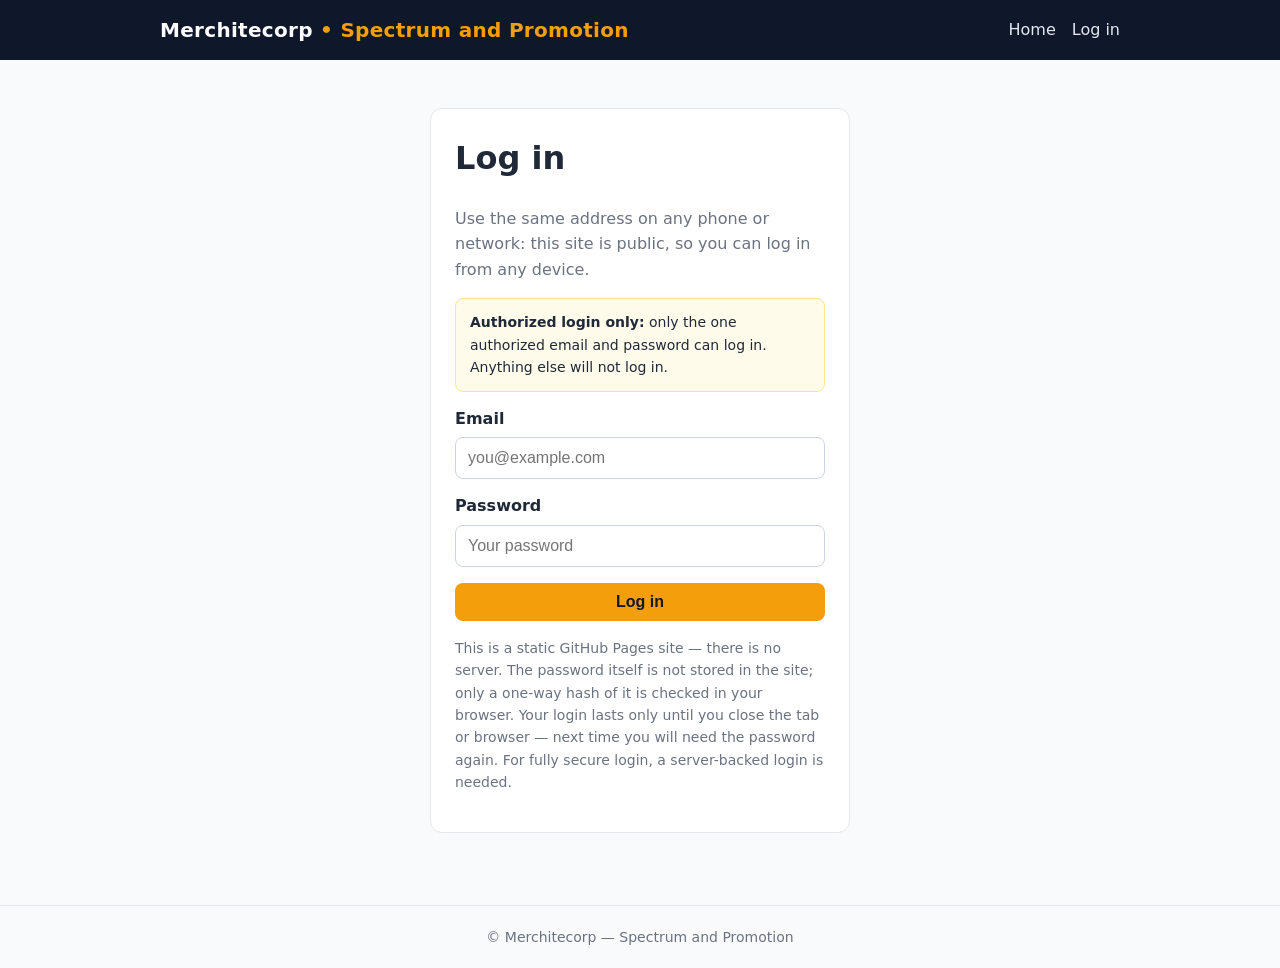
==== dashboard.html @ 116b388d "Add Receipt Reader, Demo: on-device Tesseract.js receipt photo to editable purchase order (demo, no " ====
<!DOCTYPE html>
<html lang="en">
<head>
<meta charset="utf-8">
<meta name="viewport" content="width=device-width, initial-scale=1">
<title>Dashboard — Merchitecorp</title>
<link rel="stylesheet" href="style.css">
<style>
/* Profit section (same data as the shift sheet: prices + quantities are shared
   through this device's saved data, so either page sees the same numbers). */
#profit .card{margin-bottom:16px}
#profit .card h2{font-size:13px;text-transform:uppercase;letter-spacing:.06em;color:var(--muted);margin:0 0 12px}
#profit .tbl{overflow-x:auto}
#profit table{width:100%;border-collapse:collapse;font-size:14px}
#profit th,#profit td{padding:8px 6px;border-bottom:1px solid var(--line);text-align:left}
#profit th{font-size:12px;text-transform:uppercase;letter-spacing:.05em;color:var(--muted)}
#profit tr.key td{font-weight:700;background:#f8fafc}
#profit .seg{display:flex;gap:6px;flex-wrap:wrap}
#profit .seg .btn[aria-pressed="true"]{background:var(--bg);color:#fff}
#profit .repctl{display:grid;gap:10px}
#profit .row2{display:flex;gap:8px;align-items:center;flex-wrap:wrap}
#profit .datepick span{display:block;font-size:12px;color:var(--muted);font-weight:600}
#profit .lbl{font-weight:600}
#profit .in{display:flex;align-items:center;border:1px solid #cbd5e1;border-radius:8px;background:#fff;min-width:0}
#profit .in:focus-within{border-color:var(--accent2);outline:2px solid var(--accent2);outline-offset:-1px}
#profit .in i{font-style:normal;padding-left:10px;color:var(--muted)}
#profit .in input{flex:1;min-width:0;border:0;outline:0;background:transparent;padding:9px 10px;font-size:15px;text-align:right}
#profit .repday{background:none;border:0;color:var(--accent2);cursor:pointer;font:inherit;text-align:left;padding:0;text-decoration:underline}
#profit .note{margin:10px 0 0}
/* Receipt Reader, Demo — clearly a demo, beside the live system. */
#receiptReaderDemo .demo-badge{display:inline-block;font-size:11px;font-weight:700;letter-spacing:.08em;text-transform:uppercase;color:#7c2d12;background:#ffedd5;border:1px solid #fdba74;border-radius:99px;padding:2px 9px;vertical-align:middle;margin-left:8px}
#receiptReader .card{margin-bottom:16px}
#receiptReader .card h2{font-size:13px;text-transform:uppercase;letter-spacing:.06em;color:var(--muted);margin:0 0 12px}
#receiptReader img.rr-photo{max-width:100%;max-height:320px;display:block;margin:12px 0;border:1px solid var(--line);border-radius:8px}
#receiptReader pre{white-space:pre-wrap;word-break:break-word;background:#f4f6f8;border:1px solid var(--line);border-radius:8px;padding:10px;font-size:13px;max-height:220px;overflow:auto}
#receiptReader .rr-prog{height:8px;background:#e2e8f0;border-radius:99px;overflow:hidden;margin:8px 0}
#receiptReader .rr-prog i{display:block;height:100%;background:var(--accent2,#0b6b5d);width:0%}
</style>
</head>
<body>
<header><div class="nav">
<a class="brand" href="index.html">Merchitecorp <span>• Spectrum and Promotion</span></a>
<nav><a class="link" href="index.html">Home</a><a class="link" href="login.html">Log in</a></nav>
</div></header>
<main>
<div class="hero"><h1 id="welcome">Welcome back</h1><p>You are logged in on this device for this visit only. Closing the tab or browser logs you out, and you will need the password again next time. This page is reached through the login on this site — the same address works on any phone or network.</p>
<p><button class="btn" id="logoutBtn" type="button">Log out</button></p></div>
<section>
<h2>Your dashboard</h2>
<div class="grid">
<div class="card"><h3>Shifts &amp; Day</h3><p>Add or open a date, fill in each shift, and see the day total.</p><p><a class="btn" href="shift-sheet.html">Open Shift Sheet</a></p></div>
<div class="card"><h3>Reports</h3><p>Shift, whole-day and week reports — from the website and from the closing-report sheets.</p><p><a class="btn" href="shift-sheet.html#reports">Reports</a> <a class="btn" href="shift-sheet.html#daily-reports">Daily Reports</a></p></div>
<div class="card"><h3>Profit</h3><p>Buy and sell prices set once, then the quantity sold per shift from the Z-Report.</p><p><a class="btn" href="#profitSection">Open Profit</a></p></div>
<div class="card"><h3>Receipt Reader, Demo</h3><p>Take a photo of a purchase receipt and get an editable purchase order. Demo, work in progress — reads on this device only.</p><p><a class="btn" href="#receiptReaderDemo">Open Receipt Reader, Demo</a></p></div>
</div>
</section>
<section id="profitSection">
<h2>Profit</h2>
<div id="profit"><p class="muted">Loading profit…</p></div>
</section>
<section id="receiptReaderDemo">
<h2>Receipt Reader, Demo <span class="demo-badge">Demo</span></h2>
<div id="receiptReader"><p class="muted">Loading receipt reader…</p></div>
</section>
</main>
<footer>© Merchitecorp — Spectrum and Promotion · <a href="mailto:spectrumandpromotion@gmail.com">spectrumandpromotion@gmail.com</a></footer>
<script>
// Guard: if there is no login flag in this browser, send the visitor to the login page.
(function () {
  var session = null;
  try { session = JSON.parse(sessionStorage.getItem('merchitecorp_session') || 'null'); } catch (err) {}
  if (!session || !session.email) { window.location.href = 'login.html'; return; }
  document.getElementById('welcome').textContent = 'Welcome back, ' + session.email;
  document.getElementById('logoutBtn').addEventListener('click', function () {
    try { sessionStorage.removeItem('merchitecorp_session'); } catch (err) {}
    window.location.href = 'login.html';
  });
})();
</script>
<script>
/* Profit — same as the fuel profit: set the buy and sell price for each
   category once, then enter the quantity sold per shift from the Z-Report
   (Sales by Department). Profit is quantity x (sell - buy), just like fuel
   profit is gallons x (price - cost). Prices and quantities are saved on
   this device only and shared with the shift sheet. The sheets are only
   used for the inside-sales total shown next to the entered categories. */
(function(){
  var sess=null; try{ sess=JSON.parse(sessionStorage.getItem('merchitecorp_session')||'null'); }catch(e){}
  if(!sess||!sess.email) return;
  var SYNC_URL='https://script.google.com/macros/s/AKfycbxjongQ5prQyIv9lP4kv-55cpiWcQhxikBVcuCpWC2s7ij7GTHDmn0Q_cohPZQtqy5_Cg/exec';
  var PROF_LS='gas-shift-sheet-profit-v1';
  var LS_SET='gas-shift-sheet-settings-v1';
  var DREP_LS='gas-shift-sheet-daily-reports-v1';
  var N_SHIFTS=3;
  var DREP_SHIFT_LABELS=['1st Shift','2nd Shift','3rd Shift'];
  function num(v){var n=parseFloat(String(v==null?'':v).replace(/[$,\s]/g,''));return isFinite(n)?n:0;}
  function r2(x){return Math.round((x+1e-9)*100)/100;}
  function usd(x){var v=r2(x);var s=Math.abs(v).toLocaleString('en-US',{style:'currency',currency:'USD'});return v<0?'−'+s:s;}
  function pad(n){return (n<10?'0':'')+n;}
  function toDate(s){var p=String(s||'').split('-');return new Date(+p[0],(+p[1]||1)-1,+p[2]||1);}
  function todayStr(){var d=new Date();return d.getFullYear()+'-'+pad(d.getMonth()+1)+'-'+pad(d.getDate());}
  function validDate(s){return /^\d{4}-\d{2}-\d{2}$/.test(s)&&!isNaN(toDate(s).getTime());}
  function addDaysStr(d,n){var dt=toDate(d);dt.setDate(dt.getDate()+n);return dt.getFullYear()+'-'+pad(dt.getMonth()+1)+'-'+pad(dt.getDate());}
  function weekStartStr(d){var dt=toDate(d);var dow=(dt.getDay()+6)%7;dt.setDate(dt.getDate()-dow);return dt.getFullYear()+'-'+pad(dt.getMonth()+1)+'-'+pad(dt.getDate());}
  function fmtDay(d){return toDate(d).toLocaleDateString('en-US',{month:'short',day:'numeric'});}
  function fmtDayLong(d){return toDate(d).toLocaleDateString('en-US',{weekday:'short',month:'short',day:'numeric',year:'numeric'});}
  function fmtUpTime(iso){try{return new Date(iso).toLocaleString('en-US',{month:'short',day:'numeric',hour:'numeric',minute:'2-digit'});}catch(e){return '';}}
  var PROF_CATS=[
    ['beer','Beer'],
    ['cigarettes','Cigarettes'],
    ['juice','Juice'],
    ['snack','Snacks & Chips'],
    ['tobacco','Tobacco'],
    ['water','Water'],
    ['misc','Misc. No Tax'],
    ['energy','Energy Drinks'],
    ['wine','Wine'],
    ['soda','Soda'],
    ['smokeless','Smokeless Tobacco / Chew'],
    ['dairy','Dairy Product'],
    ['candy','Candy'],
    ['grocery','Gen Grocery'],
    ['phonecard','Phone Cards'],
    ['txgroc','TX Groc'],
    ['frozen','Frozen Pro'],
    ['coffee','Coffee'],
    ['cigars','Cigars']
  ];
  var P={mode:'shift',shift:0,date:todayStr()};
  var profTotals={has:false,profit:0,sales:0};
  var profEdit=false, profDraft={}, profPricesOpen=false;
  var feed=null, feedLoaded=false, feedLoading=false, feedError='', feedUpdated='';
  function profRead(){try{var m=JSON.parse(localStorage.getItem(PROF_LS)||'{}');return m&&typeof m==='object'?m:{};}catch(e){return {};}}
  function profWrite(m){try{localStorage.setItem(PROF_LS,JSON.stringify(m));}catch(e){}}
  function readSettings(){try{var o=JSON.parse(localStorage.getItem(LS_SET)||'null');return o&&typeof o==='object'?o:{};}catch(e){return {};}}
  function readPrices(){var o=readSettings();return (o.profit&&typeof o.profit==='object')?o.profit:{};}
  function savePrices(np){var o=readSettings();o.profit=np;try{localStorage.setItem(LS_SET,JSON.stringify(o));}catch(e){}}
  function profPrice(cat){var p=readPrices()[cat]||{};var buy=num(p.buy),sell=0,pct=null;if(p.sellPct!=null){pct=num(p.sellPct);if(pct>0&&pct<100&&buy>0)sell=r2(buy/(1-pct/100));}else sell=num(p.sell);return {buy:buy,sell:sell,sellPct:pct,updated:p.updated||''};}
  function profHasPrice(cat){var pr=profPrice(cat);return pr.buy>0&&pr.sell>0;}
  function profMargin(cat){var pr=profPrice(cat);if(pr.sell<=0)return 0;return (pr.sell-pr.buy)/pr.sell;}
  function profSheetQty(d,idx){
    var rows=(feed&&feed.departmentSales)||[];
    if(!rows||rows.length<2)return null;
    var want=drepNormDate(d);
    for(var i=1;i<rows.length;i++){
      var r=rows[i];
      if(!r)continue;
      var sh=Number(r[1]);
      if(sh!==idx+1)continue;
      var raw=String(r[0]==null?'':r[0]).trim();
      var rd=drepNormDate(raw);
      var ok=(rd===want||raw===want);
      if(!ok){
        var mu=raw.match(/^(\d{1,2})\/(\d{1,2})\/(\d{4})/);
        if(mu){var us=mu[3]+'-'+('0'+mu[1]).slice(-2)+'-'+('0'+mu[2]).slice(-2);if(us===want)ok=true;}
      }
      if(!ok)continue;
      var out={};
      PROF_CATS.forEach(function(c,ci){var q=num(r[2+ci]);if(q>0)out[c[0]]=q;});
      return out;
    }
    return null;
  }
  function profShiftQty(d,idx,m){
    var manual=((m||profRead())[d]||{})[idx]||{};
    var sheet=profSheetQty(d,idx);
    if(!sheet)return manual;
    var out={};
    PROF_CATS.forEach(function(c){
      var mv=num(manual[c[0]]);
      if(mv>0)out[c[0]]=mv;
      else if(num(sheet[c[0]])>0)out[c[0]]=num(sheet[c[0]]);
    });
    return out;
  }
  function profSetQty(d,idx,cat,v){var m=profRead();if(!m[d])m[d]={};if(!m[d][idx])m[d][idx]={};if(v>0)m[d][idx][cat]=r2(v);else delete m[d][idx][cat];profWrite(m);}
  function profShiftCalc(d,idx,m){
    var qty=profShiftQty(d,idx,m),tot={qty:0,sales:0,profit:0,has:false};
    PROF_CATS.forEach(function(c){
      var q=num(qty[c[0]]),pr=profPrice(c[0]);
      if(q>0)tot.has=true;
      tot.qty=r2(tot.qty+q);
      tot.sales=r2(tot.sales+q*pr.sell);
      tot.profit=r2(tot.profit+q*(pr.sell-pr.buy));
    });
    return tot;
  }
  function profDayCalc(d,m){
    var tot={qty:0,sales:0,profit:0,has:false};
    for(var i=0;i<N_SHIFTS;i++){var s=profShiftCalc(d,i,m);tot.qty=r2(tot.qty+s.qty);tot.sales=r2(tot.sales+s.sales);tot.profit=r2(tot.profit+s.profit);if(s.has)tot.has=true;}
    return tot;
  }
  function drepNormDate(s){
    var t=String(s||'').trim();
    var m=t.match(/^(\d{4})-(\d{2})-(\d{2})/);
    if(m)return m[1]+'-'+m[2]+'-'+m[3];
    m=t.match(/^(\d{1,2})\/(\d{1,2})\/(\d{4})/);
    if(m)return m[3]+'-'+('0'+m[2]).slice(-2)+'-'+('0'+m[1]).slice(-2);
    return '';
  }
  function drepRows(){if(!feed||!feed.dailyClosing)return [];return feed.dailyClosing.slice(1);}
  function drepShiftRow(d,idx){
    var rows=drepRows();
    for(var i=0;i<rows.length;i++){var r=rows[i];if(drepNormDate(r[0])===d&&String(r[1]||'').indexOf(DREP_SHIFT_LABELS[idx])===0)return r;}
    return null;
  }
  function drepCell(r,i){if(!r)return '';var v=r[i];return v==null?'':String(v);}
  function profInside(d,idx){var r=drepShiftRow(d,idx);if(!r)return null;return num(drepCell(r,10));}
  function feedFetch(ms){
    if(typeof AbortController!=='undefined'){
      var ctl=new AbortController();
      var t=setTimeout(function(){try{ctl.abort();}catch(e){}},ms);
      return fetch(SYNC_URL+'?action=reports',{signal:ctl.signal}).then(function(res){clearTimeout(t);return res.json();});
    }
    return fetch(SYNC_URL+'?action=reports').then(function(res){return res.json();});
  }
  function feedLoad(force){
    if(feedLoading)return;
    if(!force&&feed){feedLoaded=true;return;}
    feedLoading=true;feedError='';
    renderProfit();
    feedFetch(30000).then(function(j){
      feedLoading=false;
      if(!j||!j.ok||!j.dailyClosing)throw new Error('bad response');
      feed=j;feedLoaded=true;feedError='';feedUpdated=j.generatedAt||new Date().toISOString();
      try{localStorage.setItem(DREP_LS,JSON.stringify({at:feedUpdated,data:j}));}catch(e){}
      renderProfit();
    }).catch(function(){
      feedLoading=false;
      var cached=null;
      try{cached=JSON.parse(localStorage.getItem(DREP_LS)||'null');}catch(e){}
      if(cached&&cached.data){feed=cached.data;feedLoaded=true;feedUpdated=cached.at;feedError='Showing the saved copy from '+fmtUpTime(cached.at)+' — could not reach the sheets.';}
      else feedError='Could not load the daily reports — check connection and tap Refresh.';
      renderProfit();
    });
  }
  function profPricesCard(){
    var h='';
    var setCount=0;
    PROF_CATS.forEach(function(c){if(profHasPrice(c[0]))setCount++;});
    h+='<div class="card"><h2>Buy &amp; sell prices — set once, stays until you change it</h2>';
    h+='<div style="display:flex;gap:8px;align-items:center;flex-wrap:wrap"><button type="button" class="btn" data-prof="prices-toggle">'+(profPricesOpen?'Hide prices':'Show prices')+'</button><span class="muted">'+(setCount>0?setCount+' of '+PROF_CATS.length+' categories have prices set':'No prices set yet — open to set them')+'</span></div>';
    if(!profPricesOpen){h+='</div>';return h;}
    if(!profEdit){
      h+='<div class="tbl"><table><thead><tr><th>Category</th><th style="text-align:right">Buy $</th><th style="text-align:right">Sell</th><th style="text-align:right">Profit / item</th><th style="text-align:right">Margin</th><th>Last changed</th></tr></thead><tbody>';
      PROF_CATS.forEach(function(c){
        var pr=profPrice(c[0]),hasP=profHasPrice(c[0]);
        h+='<tr><td>'+c[1]+'</td><td style="text-align:right">'+(pr.buy>0?usd(pr.buy):'—')+'</td><td style="text-align:right">'+(pr.sellPct!=null?(pr.sellPct.toFixed(1)+'%'+(pr.sell>0?' ('+usd(pr.sell)+')':'')):(pr.sell>0?usd(pr.sell):'—'))+'</td><td style="text-align:right">'+(hasP?usd(r2(pr.sell-pr.buy)):'—')+'</td><td style="text-align:right">'+(hasP?(100*profMargin(c[0])).toFixed(1)+'%':'—')+'</td><td>'+(pr.updated||'—')+'</td></tr>';
      });
      h+='</tbody></table></div>';
      h+='<p class="note">Prices are saved on this device only. Change them when a price changes — about once a month. Until then the same prices apply to every shift, day and week.</p>';
      h+='<div style="margin-top:12px"><button type="button" class="btn" data-prof="prices-edit">Edit prices</button></div>';
    }else{
      h+='<div class="tbl"><table><thead><tr><th>Category</th><th style="text-align:right">Buy $</th><th style="text-align:right">Sell $ / %</th></tr></thead><tbody>';
      PROF_CATS.forEach(function(c){
        var dr=profDraft[c[0]]||{buy:'',sell:''};
        h+='<tr><td>'+c[1]+'</td><td style="text-align:right"><div class="in"><i>$</i><input data-prof-price="'+c[0]+':buy" inputmode="decimal" autocomplete="off" placeholder="0.00" value="'+dr.buy+'"></div></td><td style="text-align:right"><div class="in"><input data-prof-price="'+c[0]+':sell" inputmode="decimal" autocomplete="off" placeholder="0.00 or 50%" value="'+dr.sell+'"></div></td></tr>';
      });
      h+='</tbody></table></div>';
      h+='<div style="margin-top:12px;display:flex;gap:8px"><button type="button" class="btn" data-prof="prices-save">Save prices</button><button type="button" class="btn btn-secondary" data-prof="prices-cancel">Cancel</button></div>';
      h+='<p class="note">Leave a price blank if a category has no set price yet — its profit will show as $0.00 until you set one.</p>';
    }
    h+='</div>';
    return h;
  }
  function profShiftView(d,idx){
    var m=profRead(),qty=profShiftQty(d,idx,m),tot=profShiftCalc(d,idx,m),inside=profInside(d,idx);
    var sheetQ=profSheetQty(d,idx);
    var h='<div class="card"><h2>'+DREP_SHIFT_LABELS[idx]+' — '+fmtDayLong(d)+'</h2>';
    h+='<div class="tbl"><table><thead><tr><th>Category</th><th style="text-align:right">Qty sold</th><th style="text-align:right">Buy $</th><th style="text-align:right">Sell $</th><th style="text-align:right">Sales $</th><th style="text-align:right">Profit $</th></tr></thead><tbody>';
    PROF_CATS.forEach(function(c){
      var q=num(qty[c[0]]),pr=profPrice(c[0]),sales=r2(q*pr.sell),pf=r2(q*(pr.sell-pr.buy));
      h+='<tr><td>'+c[1]+'</td><td style="text-align:right"><div class="in"><input data-prof-qty="'+c[0]+'" inputmode="decimal" autocomplete="off" placeholder="0" value="'+(q>0?String(q):'')+'"></div></td><td style="text-align:right">'+(pr.buy>0?usd(pr.buy):'—')+'</td><td style="text-align:right">'+(pr.sell>0?usd(pr.sell):'—')+'</td><td style="text-align:right">'+usd(sales)+'</td><td style="text-align:right">'+usd(pf)+'</td></tr>';
    });
    h+='<tr class="key"><td>Total</td><td style="text-align:right">'+tot.qty+'</td><td></td><td></td><td style="text-align:right">'+usd(tot.sales)+'</td><td style="text-align:right">'+usd(tot.profit)+'</td></tr>';
    h+='</tbody></table></div>';
    if(inside==null)h+='<p class="note">Inside sales total not loaded yet — tap Refresh above to load it from the sheets, then this line shows how much of the shift is accounted for.</p>';
    else h+='<p class="note">Inside sales (Z-Report) '+usd(inside)+' · Categories entered '+usd(tot.sales)+' · Unaccounted '+usd(r2(inside-tot.sales))+'.</p>';
    if(sheetQ)h+='<p class="note">Quantities auto-filled from the sheets (Z-Report Sales by Department). Edit any number to override it — your edit is saved on this device.</p></div>';
    else h+='<p class="note">Enter the quantity sold for each category from this shift Z-Report (Sales by Department). Profit is quantity x (sell - buy), just like fuel profit is gallons x (price - cost). Saved on this device only — test feature, nothing is sent to the sheets.</p></div>';
    return {h:h,totals:{has:tot.has,profit:tot.profit,sales:tot.sales}};
  }
  function profDayView(d){
    var m=profRead(),h='<div class="card"><h2>Whole day — '+fmtDayLong(d)+'</h2>';
    h+='<div class="tbl"><table><thead><tr><th>Category</th><th style="text-align:right">Qty</th><th style="text-align:right">Sales $</th><th style="text-align:right">Profit $</th></tr></thead><tbody>';
    var dayTot={qty:0,sales:0,profit:0,has:false},ins=[];
    PROF_CATS.forEach(function(c){
      var q=0,sa=0,pf=0,pr=profPrice(c[0]);
      for(var i=0;i<N_SHIFTS;i++){var x=num(profShiftQty(d,i,m)[c[0]]);q=r2(q+x);sa=r2(sa+x*pr.sell);pf=r2(pf+x*(pr.sell-pr.buy));}
      h+='<tr><td>'+c[1]+'</td><td style="text-align:right">'+q+'</td><td style="text-align:right">'+usd(sa)+'</td><td style="text-align:right">'+usd(pf)+'</td></tr>';
    });
    h+='</tbody></table></div></div>';
    h+='<div class="card" style="margin-top:16px"><h2>Day totals</h2><div class="tbl"><table><thead><tr><th>Shift</th><th style="text-align:right">Qty</th><th style="text-align:right">Sales $</th><th style="text-align:right">Profit $</th></tr></thead><tbody>';
    for(var i=0;i<N_SHIFTS;i++){
      var sc=profShiftCalc(d,i,m);
      dayTot.qty=r2(dayTot.qty+sc.qty);dayTot.sales=r2(dayTot.sales+sc.sales);dayTot.profit=r2(dayTot.profit+sc.profit);if(sc.has)dayTot.has=true;ins.push(profInside(d,i));
      h+='<tr><td>'+DREP_SHIFT_LABELS[i]+'</td><td style="text-align:right">'+sc.qty+'</td><td style="text-align:right">'+usd(sc.sales)+'</td><td style="text-align:right">'+usd(sc.profit)+'</td></tr>';
    }
    h+='<tr class="key"><td>Day total</td><td style="text-align:right">'+dayTot.qty+'</td><td style="text-align:right">'+usd(dayTot.sales)+'</td><td style="text-align:right">'+usd(dayTot.profit)+'</td></tr>';
    h+='</tbody></table></div>';
    var insTot=null;if(ins[0]!=null||ins[1]!=null||ins[2]!=null)insTot=r2((ins[0]||0)+(ins[1]||0)+(ins[2]||0));
    if(insTot==null)h+='<p class="note">Inside sales total not loaded yet — tap Refresh above to load it from the sheets.</p>';
    else h+='<p class="note">Inside sales (Z-Report) '+usd(insTot)+' · Categories entered '+usd(dayTot.sales)+' · Unaccounted '+usd(r2(insTot-dayTot.sales))+'.</p>';
    h+='</div>';
    return {h:h,totals:{has:dayTot.has,profit:dayTot.profit,sales:dayTot.sales}};
  }
  function profWeekView(d){
    var m=profRead(),ws=weekStartStr(d),h='<div class="card"><h2>Week of '+fmtDay(ws)+' – '+fmtDay(addDaysStr(ws,6))+'</h2>';
    h+='<div class="tbl"><table><thead><tr><th>Day</th><th style="text-align:right">Qty</th><th style="text-align:right">Sales $</th><th style="text-align:right">Profit $</th><th style="text-align:right">Inside sales</th><th style="text-align:right">Accounted</th></tr></thead><tbody>';
    var tot={qty:0,sales:0,profit:0,inside:0,hasInside:false};
    for(var j=0;j<7;j++){
      var dd=addDaysStr(ws,j),dc=profDayCalc(dd,m),ins=null;
      for(var i=0;i<N_SHIFTS;i++){var v=profInside(dd,i);if(v!=null)ins=(ins||0)+v;}
      var acc=(ins!=null&&ins>0)?(100*dc.sales/ins):null;
      if(ins!=null){tot.inside=r2(tot.inside+ins);tot.hasInside=true;}
      tot.qty=r2(tot.qty+dc.qty);tot.sales=r2(tot.sales+dc.sales);tot.profit=r2(tot.profit+dc.profit);
      h+='<tr><td><button type="button" class="repday" data-prof="day-'+dd+'">'+toDate(dd).toLocaleDateString('en-US',{weekday:'short'})+' '+fmtDay(dd)+'</button></td><td style="text-align:right">'+dc.qty+'</td><td style="text-align:right">'+usd(dc.sales)+'</td><td style="text-align:right">'+usd(dc.profit)+'</td><td style="text-align:right">'+(ins==null?'—':usd(ins))+'</td><td style="text-align:right">'+(acc==null?'—':acc.toFixed(0)+'%')+'</td></tr>';
    }
    h+='<tr class="key"><td>Week total</td><td style="text-align:right">'+tot.qty+'</td><td style="text-align:right">'+usd(tot.sales)+'</td><td style="text-align:right">'+usd(tot.profit)+'</td><td style="text-align:right">'+(tot.hasInside?usd(tot.inside):'—')+'</td><td></td></tr>';
    h+='</tbody></table></div>';
    h+='<div class="tbl" style="margin-top:16px"><table><thead><tr><th>Category</th><th style="text-align:right">Qty</th><th style="text-align:right">Week sales</th><th style="text-align:right">Week profit</th></tr></thead><tbody>';
    PROF_CATS.forEach(function(c){
      var wq=0,wsa=0,wp=0,pr=profPrice(c[0]);
      for(var j=0;j<7;j++){var dd=addDaysStr(ws,j);for(var i=0;i<N_SHIFTS;i++){var s=num(profShiftQty(dd,i,m)[c[0]]);wq=r2(wq+s);wsa=r2(wsa+s*pr.sell);wp=r2(wp+s*(pr.sell-pr.buy));}}
      h+='<tr><td>'+c[1]+'</td><td style="text-align:right">'+wq+'</td><td style="text-align:right">'+usd(wsa)+'</td><td style="text-align:right">'+usd(wp)+'</td></tr>';
    });
    h+='</tbody></table></div></div>';
    return {h:h,totals:{has:tot.sales>0,profit:tot.profit,sales:tot.sales}};
  }
  function renderProfit(){
    var d=P.date,h='';
    if(!d||!validDate(d)){P.date=todayStr();d=P.date;}
    h+='<div class="card"><h2>Profit calculator</h2><div class="repctl">';
    h+='<div class="row2"><button type="button" class="btn" data-prof="prev-day" aria-label="Previous day">‹</button><label class="datepick" style="flex:1"><span>Show date</span><input type="date" data-prof-date value="'+d+'"></label><button type="button" class="btn" data-prof="next-day" aria-label="Next day">›</button><button type="button" class="btn" data-prof="today">Today</button><button type="button" class="btn" data-prof="refresh">Refresh</button></div>';
    h+='<div class="seg" role="group" aria-label="Profit view"><button type="button" class="btn" data-prof="mode-shift" aria-pressed="'+(P.mode==='shift')+'">Shift</button><button type="button" class="btn" data-prof="mode-day" aria-pressed="'+(P.mode==='day')+'">Whole day</button><button type="button" class="btn" data-prof="mode-week" aria-pressed="'+(P.mode==='week')+'">Week</button></div>';
    if(P.mode==='shift'){
      h+='<div class="seg" role="group" aria-label="Shift"><button type="button" class="btn" data-prof="shift-0" aria-pressed="'+(P.shift===0)+'">Shift 1</button><button type="button" class="btn" data-prof="shift-1" aria-pressed="'+(P.shift===1)+'">Shift 2</button><button type="button" class="btn" data-prof="shift-2" aria-pressed="'+(P.shift===2)+'">Shift 3</button></div>';
    }
    if(P.mode==='week'){
      var ws=weekStartStr(d),we=addDaysStr(ws,6);
      h+='<div class="row2"><button type="button" class="btn" data-prof="prev-week" aria-label="Previous week">‹ Week</button><span class="lbl">Week of '+fmtDay(ws)+' – '+fmtDay(we)+'</span><button type="button" class="btn" data-prof="next-week" aria-label="Next week">Week ›</button></div>';
    }
    if(feedError)h+='<p class="note">'+feedError+'</p>';
    else if(feedUpdated)h+='<p class="note">Inside sales from the closing-report sheets — updated '+fmtUpTime(feedUpdated)+'.</p>';
    else if(feedLoading)h+='<p class="note">Loading the inside-sales totals from the sheets…</p>';
    h+='</div></div>';
    var res;
    if(P.mode==='shift')res=profShiftView(d,P.shift);
    else if(P.mode==='day')res=profDayView(d);
    else res=profWeekView(d);
    h+=res.h;
    profTotals={has:res.totals.has,profit:res.totals.profit,sales:res.totals.sales};
    h+=profPricesCard();
    h+='<p class="note">Test feature: quantities come from the Z-Report (Sales by Department), like gallons on Shift 3. The sheets are only used for the inside-sales total above. Fuel profit is on Shift 3 / Reports — this section covers the scanned goods.</p>';
    document.getElementById('profit').innerHTML=h;
  }
  var box=document.getElementById('profit');
  box.addEventListener('click',function(e){
    var b=e.target.closest('[data-prof]');if(!b)return;
    var k=b.dataset.prof;
    if(k==='mode-shift'){P.mode='shift';}
    else if(k==='mode-day'){P.mode='day';}
    else if(k==='mode-week'){P.mode='week';}
    else if(k==='today'){P.date=todayStr();}
    else if(k==='prev-day'){P.date=addDaysStr(P.date,-1);}
    else if(k==='next-day'){P.date=addDaysStr(P.date,1);}
    else if(k==='prev-week'){P.date=addDaysStr(P.date,-7);}
    else if(k==='next-week'){P.date=addDaysStr(P.date,7);}
    else if(k==='refresh'){feedLoad(true);return;}
    else if(k.indexOf('shift-')===0){P.shift=Number(k.slice(6));P.mode='shift';}
    else if(k.indexOf('day-')===0){P.date=k.slice(4);P.mode='day';}
    else if(k==='prices-toggle'){profPricesOpen=!profPricesOpen;}
    else if(k==='prices-edit'){profEdit=true;profDraft={};PROF_CATS.forEach(function(c){var pr=profPrice(c[0]);profDraft[c[0]]={buy:pr.buy>0?String(pr.buy):'',sell:pr.sellPct!=null?String(pr.sellPct)+'%':(pr.sell>0?String(pr.sell):'')};});}
    else if(k==='prices-cancel'){profEdit=false;}
    else if(k==='prices-save'){
      var np={};
      PROF_CATS.forEach(function(c){
        var dr=profDraft[c[0]]||{};
        var buy=num(dr.buy);
        var sellRaw=String(dr.sell==null?'':dr.sell).trim();
        var pct=null,sell=0;
        if(sellRaw.indexOf('%')>=0){pct=num(sellRaw.replace(/%/g,''));}
        else sell=num(sellRaw);
        if(buy>0||sell>0||(pct!=null&&pct>0)){
          var rec={buy:r2(buy),updated:todayStr()};
          if(pct!=null&&pct>0&&pct<100)rec.sellPct=r2(pct);
          else rec.sell=r2(sell);
          np[c[0]]=rec;
        }
      });
      savePrices(np);profEdit=false;
    }
    else return;
    renderProfit();
  });
  box.addEventListener('change',function(e){
    var t=e.target;
    if(t.dataset&&t.dataset.profDate!==undefined&&validDate(t.value)){P.date=t.value;renderProfit();return;}
    if(t.dataset&&t.dataset.profQty!==undefined){profSetQty(P.date,P.shift,t.dataset.profQty,num(t.value));renderProfit();return;}
    if(t.dataset&&t.dataset.profPrice!==undefined){var parts=t.dataset.profPrice.split(':');var dr=profDraft[parts[0]];if(dr)dr[parts[1]]=t.value;return;}
  });
  feedLoad(false);
  renderProfit();
})();
</script>
<script>
/* Receipt Reader, Demo — demo model, beside the live system (not on it).
   A receipt photo is read ON THIS DEVICE with Tesseract.js (free, no key,
   the photo never leaves the device) and turned into an editable purchase
   order the user checks and confirms. Nothing is sent to the sheets — a
   confirmed purchase order is saved on this device only, as demo data.
   GEMINI HOOK (not wired — see rrGeminiRead below): the server key lives in
   the Apps Script project properties as GEMINI_API_KEY (never in this page).
   Do not wire it until that key's generateContent access is verified. */
(function(){
  var sess=null; try{ sess=JSON.parse(sessionStorage.getItem('merchitecorp_session')||'null'); }catch(e){}
  var box=document.getElementById('receiptReader');
  if(!box) return;
  if(!sess||!sess.email){ box.innerHTML='<p class="muted">Log in to use the receipt reader demo.</p>'; return; }
  var RR_LS='gas-shift-sheet-receipt-demo-v1';
  var TESS_CDN='https://cdn.jsdelivr.net/npm/tesseract.js@5/dist/tesseract.min.js';
  function num(v){var n=parseFloat(String(v==null?'':v).replace(/[$,\s]/g,''));return isFinite(n)?n:0;}
  function r2(x){return Math.round((x+1e-9)*100)/100;}
  function usd(x){var v=r2(x);var s=Math.abs(v).toLocaleString('en-US',{style:'currency',currency:'USD'});return v<0?'\u2212'+s:s;}
  function esc(s){return String(s==null?'':s).replace(/&/g,'&amp;').replace(/</g,'&lt;').replace(/>/g,'&gt;').replace(/"/g,'&quot;');}
  function pad(n){return (n<10?'0':'')+n;}
  function todayStr(){var d=new Date();return d.getFullYear()+'-'+pad(d.getMonth()+1)+'-'+pad(d.getDate());}
  var MONTHS={jan:'01',feb:'02',mar:'03',apr:'04',may:'05',jun:'06',jul:'07',aug:'08',sep:'09',oct:'10',nov:'11',dec:'12'};
  var RR={vendor:'',date:todayStr(),items:[],raw:'',photo:'',status:'',progress:0,busy:false,receiptTotal:null,confirmed:false};
  /* GEMINI HOOK — NOT WIRED. Do not enable until the key is verified.
     The Gemini API key lives server-side in the Apps Script project
     properties as GEMINI_API_KEY (never in this page, never in any file).
     To wire it later: add an Apps Script action (e.g. action=readReceipt)
     that accepts the photo, calls Gemini with the key, and returns
     {vendor, date, items:[{name, qty, price}]} as JSON; then call that
     action here instead of Tesseract. The Cloud Console key's
     generateContent access is unverified, so this stays disabled. */
  function rrGeminiRead(/* imageDataUrl */){ return Promise.resolve(null); }
  var RR_SKIP=/^(receipt|invoice|total|subtotal|sub total|tax|change|balance|cash|card|credit|debit|payment|amount due|thank you|welcome|store|items?|qty|quantity|price|description)/i;
  function rrFindDate(lines){
    for(var i=0;i<lines.length;i++){
      var l=lines[i],m;
      m=l.match(/(\d{4})-(\d{2})-(\d{2})/); if(m) return m[1]+'-'+m[2]+'-'+m[3];
      m=l.match(/\b(\d{1,2})\/(\d{1,2})\/(\d{4})\b/); if(m) return m[3]+'-'+pad(+m[1])+'-'+pad(+m[2]);
      m=l.match(/\b(\d{1,2})\/(\d{1,2})\/(\d{2})\b/); if(m) return '20'+m[3]+'-'+pad(+m[1])+'-'+pad(+m[2]);
      m=l.match(/\b(jan|feb|mar|apr|may|jun|jul|aug|sep|oct|nov|dec)[a-z]*\.?\s+(\d{1,2})(?:st|nd|rd|th)?,?\s+(\d{4})\b/i);
      if(m) return m[3]+'-'+MONTHS[m[1].toLowerCase()]+'-'+pad(+m[2]);
      m=l.match(/\b(\d{1,2})(?:st|nd|rd|th)?\s+(jan|feb|mar|apr|may|jun|jul|aug|sep|oct|nov|dec)[a-z]*\.?\s+(\d{4})\b/i);
      if(m) return m[3]+'-'+MONTHS[m[2].toLowerCase()]+'-'+pad(+m[1]);
    }
    return '';
  }
  function rrFindVendor(lines){
    for(var i=0;i<lines.length;i++){
      var l=lines[i];
      if(l.length<3||l.length>40) continue;
      if(/[0-9$]/.test(l)) continue;
      if(RR_SKIP.test(l)) continue;
      if(!/[A-Za-z]{3}/.test(l)) continue;
      return l;
    }
    return lines.length?lines[0]:'';
  }
  function rrParseText(text){
    var lines=String(text||'').split(/\r?\n/).map(function(s){return s.replace(/\s+/g,' ').trim();}).filter(Boolean);
    var out={vendor:rrFindVendor(lines),date:rrFindDate(lines),items:[],receiptTotal:null};
    var skipLine=/total|subtotal|sub total|tax|change due|balance due|amount due|cash|card tender|credit|debit|payment|thank you/i;
    lines.forEach(function(l){
      if(skipLine.test(l)){
        var tm=l.match(/total[^0-9]*([\d,]+\.\d{2})/i);
        if(tm&&out.receiptTotal==null) out.receiptTotal=num(tm[1]);
        return;
      }
      var m=l.match(/([\d,]+\.\d{2})\s*$/);
      if(!m) return;
      var amt=num(m[1]);
      if(amt<=0) return;
      var rest=l.slice(0,m.index).trim().replace(/[·•\-–—\s]+$/,'');
      if(!rest) return;
      var qty=1, name=rest;
      var qm=rest.match(/^(\d{1,3})\s*[x×]\s*(.+)$/i);
      if(qm){ qty=num(qm[1]); name=qm[2].trim(); }
      else {
        var qm2=rest.match(/^(\d{1,3})\s+(.+)$/);
        if(qm2&&/[A-Za-z]/.test(qm2[2])&&qm2[2].length>1){ qty=num(qm2[1]); name=qm2[2].trim(); }
      }
      if(!name||name.length<2) return;
      if(/^\d+$/.test(name)) return;
      out.items.push({name:name,qty:qty>0?qty:1,price:r2(amt/(qty>0?qty:1))});
    });
    return out;
  }
  function rrSaved(){ try{ return JSON.parse(localStorage.getItem(RR_LS)||'[]'); }catch(e){ return []; } }
  function rrSaveList(list){ try{ localStorage.setItem(RR_LS,JSON.stringify(list)); }catch(e){} }
  function rrTotal(){ var t=0; RR.items.forEach(function(it){ t=r2(t+num(it.qty)*num(it.price)); }); return t; }
  function rrRender(){
    var h='<div class="card"><h2>Receipt Reader, Demo <span class="demo-badge">Demo</span></h2>';
    h+='<p class="note">Demo — work in progress. Take a photo of a purchase receipt: it is read <b>on this device only</b> with Tesseract.js (free, no key, the photo never leaves the device) and shown below as an editable purchase order for you to check. Nothing is sent to the sheets.</p>';
    h+='<div class="row2"><button type="button" class="btn" data-rr="camera">Take a photo</button><button type="button" class="btn" data-rr="file">Choose a photo</button><button type="button" class="btn" data-rr="sample">Use a sample receipt</button></div>';
    h+='<input type="file" id="rr-cam" accept="image/*" capture="environment" style="position:absolute;left:-9999px" aria-hidden="true"><input type="file" id="rr-fil" accept="image/*" style="position:absolute;left:-9999px" aria-hidden="true">';
    if(RR.busy){
      h+='<p class="note">'+esc(RR.status)+'</p><div class="rr-prog"><i style="width:'+Math.round(RR.progress*100)+'%"></i></div>';
    } else if(RR.status){
      h+='<p class="note">'+esc(RR.status)+'</p>';
    }
    if(RR.photo) h+='<img class="rr-photo" alt="Receipt photo" src="'+RR.photo+'">';
    if(RR.items.length){
      h+='<div class="tbl"><table><thead><tr><th>Vendor</th><th>Date</th></tr></thead><tbody><tr><td><div class="in"><input data-rr-field="vendor" type="text" autocomplete="off" style="text-align:left" value="'+esc(RR.vendor)+'"></div></td><td><div class="in"><input data-rr-field="date" type="date" value="'+esc(RR.date)+'"></div></td></tr></tbody></table></div>';
      h+='<div class="tbl"><table><thead><tr><th>Item</th><th style="text-align:right">Qty</th><th style="text-align:right">Unit $</th><th style="text-align:right">Line $</th><th></th></tr></thead><tbody>';
      RR.items.forEach(function(it,i){
        h+='<tr><td><div class="in"><input data-rr-item="'+i+':name" type="text" autocomplete="off" style="text-align:left" value="'+esc(it.name)+'"></div></td><td style="text-align:right"><div class="in"><input data-rr-item="'+i+':qty" inputmode="decimal" autocomplete="off" value="'+it.qty+'"></div></td><td style="text-align:right"><div class="in"><i>$</i><input data-rr-item="'+i+':price" inputmode="decimal" autocomplete="off" value="'+it.price+'"></div></td><td style="text-align:right">'+usd(r2(num(it.qty)*num(it.price)))+'</td><td><button type="button" class="btn" data-rr-del="'+i+'" aria-label="Remove row">✕</button></td></tr>';
      });
      h+='<tr class="key"><td>Purchase order total</td><td></td><td></td><td style="text-align:right">'+usd(rrTotal())+'</td><td></td></tr>';
      h+='</tbody></table></div>';
      if(RR.receiptTotal!=null) h+='<p class="note">Receipt total read from the photo: '+usd(RR.receiptTotal)+' · Purchase order total: '+usd(rrTotal())+(Math.abs(RR.receiptTotal-rrTotal())<0.01?' — matches.':' — differs; check the rows above.')+'</p>';
      h+='<div class="row2" style="margin-top:12px"><button type="button" class="btn" data-rr="add">Add a row</button><button type="button" class="btn" data-rr="confirm">Confirm purchase order</button><button type="button" class="btn" data-rr="clear">Clear</button></div>';
      if(RR.confirmed) h+='<p class="note">Confirmed and saved on this device (demo) — not sent to the sheets.</p>';
    }
    if(RR.raw) h+='<details style="margin-top:12px"><summary>Raw text read from the photo</summary><pre>'+esc(RR.raw)+'</pre></details>';
    var saved=rrSaved();
    if(saved.length){
      h+='<h2 style="margin-top:16px">Saved purchase orders — this device only (demo)</h2><div class="tbl"><table><thead><tr><th>Vendor</th><th>Date</th><th style="text-align:right">Items</th><th style="text-align:right">Total</th><th></th></tr></thead><tbody>';
      saved.forEach(function(p,i){ h+='<tr><td>'+esc(p.vendor||'—')+'</td><td>'+esc(p.date||'—')+'</td><td style="text-align:right">'+p.items.length+'</td><td style="text-align:right">'+usd(p.total)+'</td><td><button type="button" class="btn" data-rr-unsave="'+i+'" aria-label="Delete saved order">✕</button></td></tr>'; });
      h+='</tbody></table></div>';
    }
    h+='<p class="note">Server read (Gemini) is not connected yet — the hook is in the code, waiting until the key is verified. Until then this demo reads on-device only.</p>';
    h+='</div>';
    box.innerHTML=h;
  }
  function rrLoadTess(){
    if(window.Tesseract) return Promise.resolve();
    return new Promise(function(res,rej){
      var s=document.createElement('script');
      s.src=TESS_CDN; s.onload=function(){res();}; s.onerror=function(){rej(new Error('tesseract load failed'));};
      document.head.appendChild(s);
    });
  }
  function rrDownscale(dataUrl){
    return new Promise(function(res){
      var img=new Image();
      img.onload=function(){
        var w=img.naturalWidth,h=img.naturalHeight,max=1800;
        if(w>max){ h=Math.round(h*max/w); w=max; }
        var c=document.createElement('canvas'); c.width=w; c.height=h;
        var ctx=c.getContext('2d'); ctx.drawImage(img,0,0,w,h);
        res(c.toDataURL('image/jpeg',0.85));
      };
      img.onerror=function(){ res(dataUrl); };
      img.src=dataUrl;
    });
  }
  function rrReadPhoto(dataUrl){
    RR.busy=true; RR.progress=0; RR.status='Reading the photo on this device…'; RR.confirmed=false;
    rrRender();
    rrDownscale(dataUrl).then(function(small){
      RR.photo=small;
      return rrLoadTess().then(function(){
        RR.status='Loading the reader (first use only)…'; rrRender();
        return window.Tesseract.recognize(small,'eng',{logger:function(m){
          if(m.status==='recognizing text'){ RR.progress=num(m.progress)||0; RR.status='Reading the receipt… '+Math.round(RR.progress*100)+'%'; rrRender(); }
          else if(m.status){ RR.status='Reading the receipt… '+m.status; }
        }});
      });
    }).then(function(result){
      var text=(result&&result.data&&result.data.text)||'';
      RR.raw=text;
      var parsed=rrParseText(text);
      RR.vendor=parsed.vendor; RR.date=parsed.date||todayStr(); RR.items=parsed.items; RR.receiptTotal=parsed.receiptTotal;
      RR.busy=false; RR.progress=0;
      RR.status=parsed.items.length?('Read '+parsed.items.length+' item'+(parsed.items.length>1?'s':'')+' from the photo — check the rows below and edit anything wrong.'):'Could not read any items from this photo — try a clearer, straight photo with good light, or use the sample receipt.';
      rrRender();
    }).catch(function(){
      RR.busy=false; RR.progress=0;
      RR.status='The on-device reader could not be loaded — check connection and try again. The photo never left this device.';
      rrRender();
    });
  }
  function rrHandleFile(file){
    if(!file) return;
    var rd=new FileReader();
    rd.onload=function(){ rrReadPhoto(String(rd.result)); };
    rd.readAsDataURL(file);
  }
  function rrSample(){
    RR.vendor='Sample Vendor — ACME Wholesale';
    RR.date=todayStr();
    RR.items=[
      {name:'Beer 24-pack',qty:2,price:18.50},
      {name:'Cigarettes (carton)',qty:10,price:52.00},
      {name:'Snacks & Chips',qty:12,price:9.25},
      {name:'Energy Drinks 12-pack',qty:4,price:14.75}
    ];
    RR.receiptTotal=r2(2*18.50+10*52+12*9.25+4*14.75);
    RR.raw=''; RR.photo=''; RR.confirmed=false;
    RR.status='Sample data — not a real scan. Edit anything, then Confirm to save it on this device (demo).';
    rrRender();
  }
  box.addEventListener('click',function(e){
    var b=e.target.closest('[data-rr]');
    if(b){
      var k=b.dataset.rr;
      if(k==='camera'){ var c=document.getElementById('rr-cam'); if(c) c.click(); return; }
      if(k==='file'){ var f=document.getElementById('rr-fil'); if(f) f.click(); return; }
      if(k==='sample'){ rrSample(); return; }
      if(k==='add'){ RR.items.push({name:'',qty:1,price:0}); RR.confirmed=false; rrRender(); return; }
      if(k==='clear'){ RR.vendor=''; RR.date=todayStr(); RR.items=[]; RR.raw=''; RR.photo=''; RR.receiptTotal=null; RR.status=''; RR.confirmed=false; rrRender(); return; }
      if(k==='confirm'){
        var list=rrSaved();
        list.unshift({vendor:RR.vendor,date:RR.date,items:RR.items.map(function(it){return {name:it.name,qty:num(it.qty),price:num(it.price)};}),total:rrTotal(),savedAt:new Date().toISOString()});
        rrSaveList(list); RR.confirmed=true; RR.status='Purchase order confirmed and saved on this device (demo) — not sent to the sheets.'; rrRender(); return;
      }
      return;
    }
    var del=e.target.closest('[data-rr-del]');
    if(del){ RR.items.splice(Number(del.dataset.rrDel),1); RR.confirmed=false; rrRender(); return; }
    var uns=e.target.closest('[data-rr-unsave]');
    if(uns){ var l=rrSaved(); l.splice(Number(uns.dataset.rrUnsave),1); rrSaveList(l); rrRender(); return; }
  });
  box.addEventListener('change',function(e){
    var t=e.target;
    if(t.id==='rr-cam'||t.id==='rr-fil'){ if(t.files&&t.files[0]) rrHandleFile(t.files[0]); t.value=''; return; }
    if(t.dataset&&t.dataset.rrField!==undefined){
      if(t.dataset.rrField==='vendor') RR.vendor=t.value;
      if(t.dataset.rrField==='date') RR.date=t.value;
      RR.confirmed=false; return;
    }
    if(t.dataset&&t.dataset.rrItem!==undefined){
      var parts=t.dataset.rrItem.split(':'); var it=RR.items[Number(parts[0])]; if(!it) return;
      if(parts[1]==='name') it.name=t.value;
      if(parts[1]==='qty') it.qty=num(t.value);
      if(parts[1]==='price') it.price=r2(num(t.value));
      RR.confirmed=false; rrRender(); return;
    }
  });
  rrRender();
})();
</script>
</body>
</html>
---- style.css ----
/* Merchitecorp / Spectrum and Promotion - shared styles. Mobile-first, no framework. */
:root { --bg:#0f172a; --accent:#f59e0b; --accent2:#0ea5e9; --text:#1f2937; --muted:#6b7280; --card:#ffffff; --line:#e5e7eb; }
* { box-sizing:border-box; }
body { margin:0; font-family:system-ui,-apple-system,"Segoe UI",Roboto,Arial,sans-serif; color:var(--text); background:#f8fafc; line-height:1.6; }
a { color:var(--accent2); }
header { background:var(--bg); color:#fff; padding:14px 20px; position:sticky; top:0; }
.nav { max-width:960px; margin:0 auto; display:flex; align-items:center; justify-content:space-between; gap:12px; flex-wrap:wrap; }
.brand { font-weight:800; font-size:20px; color:#fff; text-decoration:none; letter-spacing:.3px; }
.brand span { color:var(--accent); }
.nav a.link { color:#e2e8f0; text-decoration:none; margin-left:16px; }
.nav a.link:hover { color:#fff; text-decoration:underline; }
.btn { display:inline-block; background:var(--accent); color:#111827; font-weight:700; padding:10px 18px; border-radius:8px; text-decoration:none; border:0; cursor:pointer; font-size:16px; }
.btn:hover { filter:brightness(1.05); }
.btn-secondary { background:#fff; color:var(--bg); border:1px solid var(--line); }
main { max-width:960px; margin:0 auto; padding:24px 20px 48px; }
.hero { background:linear-gradient(135deg,#0f172a,#155e75); color:#fff; border-radius:16px; padding:36px 28px; margin:12px 0 24px; }
.hero h1 { margin:0 0 10px; font-size:32px; line-height:1.2; }
.hero p { margin:0 0 18px; color:#e2e8f0; max-width:640px; }
.grid { display:grid; grid-template-columns:1fr; gap:16px; }
@media (min-width:640px) { .grid { grid-template-columns:1fr 1fr 1fr; } .hero h1 { font-size:40px; } }
.card { background:var(--card); border:1px solid var(--line); border-radius:12px; padding:20px; }
.card h2, .card h3 { margin-top:0; }
.muted { color:var(--muted); }
section { margin:28px 0; }
footer { border-top:1px solid var(--line); padding:20px; text-align:center; color:var(--muted); font-size:14px; }
form.auth { max-width:420px; margin:24px auto; background:#fff; border:1px solid var(--line); border-radius:12px; padding:24px; }
label { display:block; font-weight:600; margin:14px 0 6px; }
input { width:100%; padding:11px 12px; border:1px solid #cbd5e1; border-radius:8px; font-size:16px; }
.note { background:#fffbeb; border:1px solid #fde68a; border-radius:8px; padding:12px 14px; font-size:14px; }
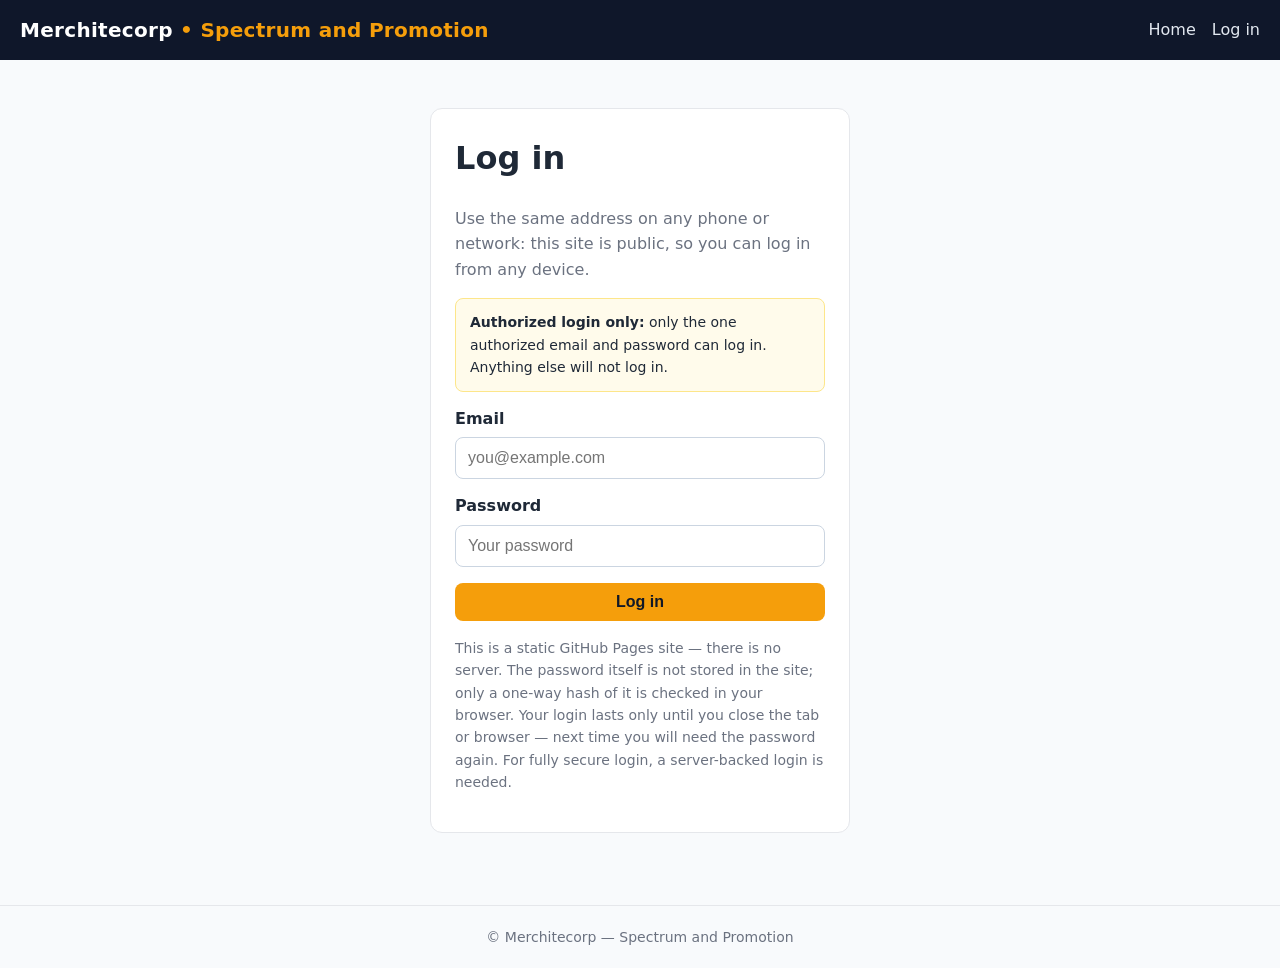
==== commit 3257d262: "Profit: permanent price list at top with owner margins (buy = sell / (1+margin)) + buy prices" ====
--- a/dashboard.html
+++ b/dashboard.html
@@ -27,14 +27,63 @@
 #profit .in input{flex:1;min-width:0;border:0;outline:0;background:transparent;padding:9px 10px;font-size:15px;text-align:right}
 #profit .repday{background:none;border:0;color:var(--accent2);cursor:pointer;font:inherit;text-align:left;padding:0;text-decoration:underline}
 #profit .note{margin:10px 0 0}
-/* Receipt Reader, Demo — clearly a demo, beside the live system. */
-#receiptReaderDemo .demo-badge{display:inline-block;font-size:11px;font-weight:700;letter-spacing:.08em;text-transform:uppercase;color:#7c2d12;background:#ffedd5;border:1px solid #fdba74;border-radius:99px;padding:2px 9px;vertical-align:middle;margin-left:8px}
-#receiptReader .card{margin-bottom:16px}
-#receiptReader .card h2{font-size:13px;text-transform:uppercase;letter-spacing:.06em;color:var(--muted);margin:0 0 12px}
-#receiptReader img.rr-photo{max-width:100%;max-height:320px;display:block;margin:12px 0;border:1px solid var(--line);border-radius:8px}
-#receiptReader pre{white-space:pre-wrap;word-break:break-word;background:#f4f6f8;border:1px solid var(--line);border-radius:8px;padding:10px;font-size:13px;max-height:220px;overflow:auto}
-#receiptReader .rr-prog{height:8px;background:#e2e8f0;border-radius:99px;overflow:hidden;margin:8px 0}
-#receiptReader .rr-prog i{display:block;height:100%;background:var(--accent2,#0b6b5d);width:0%}
+/* --- Accordion: Profit (only one panel now) --- */
+.accord{margin:28px 0}
+.acc-panel{background:#fff;border:1px solid var(--line);border-radius:14px;overflow:hidden;box-shadow:0 1px 3px rgba(15,23,42,.08);margin:0 0 16px}
+.acc-head{display:flex;align-items:center;gap:10px;flex-wrap:wrap;width:100%;text-align:left;background:#fff;border:0;padding:16px 18px;cursor:pointer;font:inherit;color:var(--text)}
+.acc-head:hover{background:#f8fafc}
+.acc-title{font-weight:800;font-size:17px;line-height:1.3}
+.acc-sub{color:var(--muted);font-size:13px;line-height:1.3;flex:1;min-width:140px}
+.acc-chev{font-size:18px;line-height:1;color:var(--muted);transition:transform .2s ease;margin-left:auto}
+.acc-panel.open .acc-chev{transform:rotate(180deg)}
+.acc-body{display:none;border-top:1px solid var(--line);padding:18px 16px}
+.acc-panel.open .acc-body{display:block}
+.acc-body .card{margin-bottom:0}
+/* --- Layout polish: no colliding rows/columns, phone-friendly --- */
+.grid{grid-template-columns:1fr}
+@media (min-width:640px){.grid{grid-template-columns:1fr 1fr}}
+.card{overflow:hidden}
+.card h3{margin:0 0 6px}
+.card p{margin:0 0 12px}
+.card p:last-child{margin-bottom:0}
+#profit .tbl{overflow-x:auto;-webkit-overflow-scrolling:touch}
+#profit table{min-width:520px}
+#profit th,#profit td{white-space:normal;word-break:break-word;vertical-align:middle}
+#profit .in input{min-width:0}
+.hero{padding:28px 22px}
+@media (max-width:640px){
+  main{padding:16px 12px 40px}
+  .hero{padding:22px 18px;margin:8px 0 18px}
+  .hero h1{font-size:26px}
+  .acc-sub{display:none}
+  .acc-body{padding:14px 10px}
+  #profit table{min-width:480px}
+}
+/* --- Ask AI: floating Ask GENIE button, bottom-right; panel sits above it --- */
+/* --- Ask GENIE: floating circular button, bottom-right --- */
+.ask-genie-fab{position:fixed;right:14px;bottom:14px;width:80px;height:80px;border-radius:50%;border:0;cursor:pointer;z-index:70;display:flex;flex-direction:column;align-items:center;justify-content:center;gap:2px;background:linear-gradient(135deg,#14b8a6,#0b6b5d);color:#fff;box-shadow:0 8px 22px rgba(11,107,93,.45),0 2px 6px rgba(15,23,42,.25);font:inherit;padding:0}
+.ask-genie-fab:hover{filter:brightness(1.08)}
+.ask-genie-fab:active{transform:scale(.96)}
+.ask-genie-star{font-size:15px;line-height:1}
+.ask-genie-label{font-size:11px;font-weight:800;line-height:1.2;text-align:center;white-space:nowrap}
+.ask-ai-panel{position:fixed;right:12px;bottom:102px;width:min(390px,calc(100vw - 24px));max-height:82vh;overflow-y:auto;background:#fff;border:1px solid var(--line);border-radius:14px;box-shadow:0 12px 32px rgba(15,23,42,.28);z-index:60;padding:16px}
+.ask-ai-panel[hidden]{display:none}
+.ask-ai-head{display:flex;align-items:center;gap:8px;margin-bottom:4px}
+.ask-ai-head h2{margin:0;font-size:18px;flex:1}
+.ask-ai-tag{font-size:11px;font-weight:700;color:#0b6b5d;background:#d1fae5;border-radius:99px;padding:2px 8px;white-space:nowrap}
+.ask-ai-close{border:1px solid var(--line);background:#fff;border-radius:8px;width:30px;height:30px;cursor:pointer;font-size:14px;line-height:1}
+.ask-ai-toggle{display:flex;align-items:center;gap:10px;background:#f8fafc;border:1px solid var(--line);border-radius:10px;padding:10px 12px;margin:10px 0;font-weight:700;cursor:pointer}
+.ask-ai-toggle input{width:20px;height:20px;accent-color:var(--accent2)}
+.ask-ai-offnote{margin:8px 0}
+.ask-ai-body label{display:block;font-weight:600;margin:10px 0 4px}
+.ask-ai-body input[type="date"]{width:100%;padding:10px 12px;border:1px solid #cbd5e1;border-radius:8px;font-size:16px}
+.ask-ai-qs{display:grid;grid-template-columns:1fr 1fr;gap:8px;margin:10px 0}
+.ask-ai-qs button{border:1px solid #bae6fd;background:#f0f9ff;color:#0c4a6e;border-radius:10px;padding:9px 8px;font-size:13px;font-weight:600;cursor:pointer;text-align:left;line-height:1.3}
+.ask-ai-qs button:hover{background:#e0f2fe}
+.ask-ai-askrow{display:flex;gap:8px;margin:10px 0}
+.ask-ai-askrow input{flex:1;min-width:0;padding:10px 12px;border:1px solid #cbd5e1;border-radius:8px;font-size:15px}
+.ask-ai-answer{white-space:pre-wrap;background:#f8fafc;border:1px solid var(--line);border-radius:10px;padding:12px;font-size:14px;line-height:1.6;margin:10px 0}
+.ask-ai-src{font-size:12px;color:var(--muted);margin:6px 0 0}
 </style>
 </head>
 <body>
@@ -51,18 +100,32 @@
 <div class="card"><h3>Shifts &amp; Day</h3><p>Add or open a date, fill in each shift, and see the day total.</p><p><a class="btn" href="shift-sheet.html">Open Shift Sheet</a></p></div>
 <div class="card"><h3>Reports</h3><p>Shift, whole-day and week reports — from the website and from the closing-report sheets.</p><p><a class="btn" href="shift-sheet.html#reports">Reports</a> <a class="btn" href="shift-sheet.html#daily-reports">Daily Reports</a></p></div>
 <div class="card"><h3>Profit</h3><p>Buy and sell prices set once, then the quantity sold per shift from the Z-Report.</p><p><a class="btn" href="#profitSection">Open Profit</a></p></div>
-<div class="card"><h3>Receipt Reader, Demo</h3><p>Take a photo of a purchase receipt and get an editable purchase order. Demo, work in progress — reads on this device only.</p><p><a class="btn" href="#receiptReaderDemo">Open Receipt Reader, Demo</a></p></div>
+<div class="card"><h3>Receipt Reader, Demo</h3><p>On its own dashboard now — photo a receipt and get an editable purchase order.</p><p><a class="btn" href="receipt-reader.html">Open Receipt Reader, Demo</a></p></div>
+<div class="card"><h3>Inventory Count</h3><p>Stock on hand, low items, what to order — as of the last closing.</p><p><a class="btn" href="inventory.html">Open Inventory Count</a></p></div>
 </div>
 </section>
-<section id="profitSection">
-<h2>Profit</h2>
-<div id="profit"><p class="muted">Loading profit…</p></div>
+<div class="accord" id="dashAccordion">
+<section id="profitSection" class="acc-panel open" data-acc-panel="profit">
+<button class="acc-head" type="button" data-acc="profit" aria-expanded="true" aria-controls="profitBody"><span class="acc-title">Profit — Buy &amp; Sell</span><span class="acc-sub">Prices, quantities and profit per shift</span><span class="acc-chev" aria-hidden="true">&#9662;</span></button>
+<div class="acc-body" id="profitBody"><div id="profit"><p class="muted">Loading profit…</p></div></div>
 </section>
-<section id="receiptReaderDemo">
-<h2>Receipt Reader, Demo <span class="demo-badge">Demo</span></h2>
-<div id="receiptReader"><p class="muted">Loading receipt reader…</p></div>
-</section>
+</div>
+<div id="askAiPanel" class="ask-ai-panel" hidden aria-hidden="true">
+<div class="ask-ai-head"><h2>Ask AI</h2><span class="ask-ai-tag">System data only &middot; No AI key</span><button class="ask-ai-close" id="askAiClose" type="button" aria-label="Close Ask AI">&#10005;</button></div>
+<p class="muted" style="margin:0">Answers come from your closing-report sheets only. Nothing is sent to any AI service.</p>
+<label class="ask-ai-toggle"><input type="checkbox" id="askAiToggle"> Ask AI on</label>
+<p class="note ask-ai-offnote" id="askAiOffNote">Ask AI is off. Switch it on to ask questions.</p>
+<div class="ask-ai-body" id="askAiBody" hidden>
+<label for="askAiDate">Date</label>
+<input type="date" id="askAiDate">
+<div class="ask-ai-qs" id="askAiQs"></div>
+<div class="ask-ai-askrow"><input id="askAiInput" type="text" autocomplete="off" placeholder="Ask about the system data&hellip;"><button class="btn" id="askAiSend" type="button">Ask</button></div>
+<div class="ask-ai-answer" id="askAiAnswer" hidden></div>
+<p class="ask-ai-src" id="askAiSrc"></p>
+</div>
+</div>
 </main>
+<button class="ask-genie-fab" id="askAiBtn" type="button" aria-controls="askAiPanel" aria-label="Ask GENIE"><span class="ask-genie-star" aria-hidden="true">&#10022;</span><span class="ask-genie-label">Ask GENIE</span></button>
 <footer>© Merchitecorp — Spectrum and Promotion · <a href="mailto:spectrumandpromotion@gmail.com">spectrumandpromotion@gmail.com</a></footer>
 <script>
 // Guard: if there is no login flag in this browser, send the visitor to the login page.
@@ -77,6 +140,39 @@
   });
 })();
 </script>
+
+<script>
+/* Accordion: Profit is the only panel now. Receipt Reader moved to its
+   own page (receipt-reader.html). The Profit card ("Open Profit") opens
+   the panel too. */
+(function(){
+  var accord=document.getElementById('dashAccordion');
+  if(!accord) return;
+  function openPanel(name){
+    var panels=accord.querySelectorAll('.acc-panel');
+    for(var i=0;i<panels.length;i++){
+      var p=panels[i], on=p.getAttribute('data-acc-panel')===name;
+      if(on)p.classList.add('open'); else p.classList.remove('open');
+      var h=p.querySelector('.acc-head');
+      if(h)h.setAttribute('aria-expanded', on?'true':'false');
+    }
+  }
+  accord.addEventListener('click',function(e){
+    var b=e.target.closest('[data-acc]');
+    if(b){ openPanel(b.getAttribute('data-acc')); return; }
+  });
+  document.addEventListener('click',function(e){
+    var a=e.target.closest('a[href="#profitSection"]');
+    if(!a) return;
+    e.preventDefault();
+    openPanel('profit');
+    var t=document.getElementById(a.getAttribute('href').slice(1));
+    if(t)t.scrollIntoView({behavior:'smooth',block:'start'});
+  });
+  openPanel('profit');
+})();
+</script>
+
 <script>
 /* Profit — same as the fuel profit: set the buy and sell price for each
    category once, then enter the quantity sold per shift from the Z-Report
@@ -128,14 +224,41 @@
   ];
   var P={mode:'shift',shift:0,date:todayStr()};
   var profTotals={has:false,profit:0,sales:0};
-  var profEdit=false, profDraft={}, profPricesOpen=false;
+  var profEdit=false, profDraft={};
   var feed=null, feedLoaded=false, feedLoading=false, feedError='', feedUpdated='';
   function profRead(){try{var m=JSON.parse(localStorage.getItem(PROF_LS)||'{}');return m&&typeof m==='object'?m:{};}catch(e){return {};}}
   function profWrite(m){try{localStorage.setItem(PROF_LS,JSON.stringify(m));}catch(e){}}
   function readSettings(){try{var o=JSON.parse(localStorage.getItem(LS_SET)||'null');return o&&typeof o==='object'?o:{};}catch(e){return {};}}
   function readPrices(){var o=readSettings();return (o.profit&&typeof o.profit==='object')?o.profit:{};}
   function savePrices(np){var o=readSettings();o.profit=np;try{localStorage.setItem(LS_SET,JSON.stringify(o));}catch(e){}}
-  function profPrice(cat){var p=readPrices()[cat]||{};var buy=num(p.buy),sell=0,pct=null;if(p.sellPct!=null){pct=num(p.sellPct);if(pct>0&&pct<100&&buy>0)sell=r2(buy/(1-pct/100));}else sell=num(p.sell);return {buy:buy,sell:sell,sellPct:pct,updated:p.updated||''};}
+  /* Owner's category margins (Nov 15, 2026 — given by the owner, apply
+     forever). Margin % is markup on the buy price: buy = sell / (1+margin).
+     Phone Cards 100%, Juice 40%, Wine 40%, Snacks & Chips 40%, Beer 35%,
+     Misc. No Tax 100%, CC Fee 100%, Coffee 0% (sold at cost). Categories
+     not listed here have no margin yet — never invent one. */
+  var USER_MARGINS={beer:35,juice:40,wine:40,snack:40,phonecard:100,misc:100,ccfee:100,coffee:0};
+  /* Default sell price per category from the Oct 13-Nov 12 month catalogue
+     (month amount / month qty, blended). Phone Cards, Misc. No Tax, Cigars
+     and CC Fee have no SKUs in the catalogue, so no default — set them. */
+  var CAT_SELL_DEFAULT={beer:3.45,cigarettes:8.45,juice:2.27,snack:2.49,tobacco:2.14,water:2.16,energy:3.46,wine:3.57,soda:1.59,smokeless:1.68,dairy:3.72,candy:2.17,grocery:2.98,txgroc:3.12,frozen:3.31,coffee:4.95};
+  /* Price-list rows: the 19 Z-Report categories plus CC Fee. CC Fee has no
+     shift quantities in the feed, so it never appears in the Shift / Day /
+     Week profit rows — but the owner gave it a 100% margin, so it belongs
+     on the price list. */
+  var PRICE_CATS=PROF_CATS.concat([['ccfee','CC Fee']]);
+  function profPrice(cat){
+    var p=readPrices()[cat]||{};
+    var buyManual=num(p.buy),sell=0,pct=null,margin=null,edited=false;
+    if(p.sellPct!=null)pct=num(p.sellPct);
+    if(p.marginPct!=null)margin=num(p.marginPct);
+    else if(USER_MARGINS[cat]!=null)margin=USER_MARGINS[cat];
+    if(pct!=null&&pct>0&&pct<100&&buyManual>0){sell=r2(buyManual/(1-pct/100));edited=true;}
+    else if(num(p.sell)>0){sell=num(p.sell);edited=true;}
+    if(sell<=0)sell=CAT_SELL_DEFAULT[cat]||0;
+    var buy=buyManual;
+    if(margin!=null&&sell>0)buy=r2(sell/(1+margin/100));
+    return {buy:buy,sell:sell,sellPct:pct,marginPct:margin,edited:edited,updated:p.updated||''};
+  }
   function profHasPrice(cat){var pr=profPrice(cat);return pr.buy>0&&pr.sell>0;}
   function profMargin(cat){var pr=profPrice(cat);if(pr.sell<=0)return 0;return (pr.sell-pr.buy)/pr.sell;}
   function profSheetQty(d,idx){
@@ -161,6 +284,52 @@
     }
     return null;
   }
+  function profSheetAmt(d,idx){
+    var rows=(feed&&feed.departmentAmounts)||[];
+    if(!rows||rows.length<2)return null;
+    var want=drepNormDate(d);
+    for(var i=1;i<rows.length;i++){
+      var r=rows[i];
+      if(!r)continue;
+      var sh=Number(r[1]);
+      if(sh!==idx+1)continue;
+      var raw=String(r[0]==null?'':r[0]).trim();
+      var rd=drepNormDate(raw);
+      var ok=(rd===want||raw===want);
+      if(!ok){
+        var mu=raw.match(/^(\d{1,2})\/(\d{1,2})\/(\d{4})/);
+        if(mu){var us=mu[3]+'-'+('0'+mu[1]).slice(-2)+'-'+('0'+mu[2]).slice(-2);if(us===want)ok=true;}
+      }
+      if(!ok)continue;
+      var out={};
+      PROF_CATS.forEach(function(c,ci){out[c[0]]=num(r[2+ci]);});
+      return out;
+    }
+    return null;
+  }
+  // Realised sell price for one shift: Z-Report amount / qty for that
+  // category (from the Department Amounts feed), falling back to the manual
+  // sell price when there is no amounts row for this date+shift, or when
+  // the user overrode the quantity by hand (the amount belongs to the
+  // sheet quantity, not the edited one). Sales then equal the Z-Report
+  // amount exactly; profit = sales - qty x buy (buy stays manual).
+  function profShiftRows(d,idx,m){
+    var qty=profShiftQty(d,idx,m),sheetQ=profSheetQty(d,idx),amt=profSheetAmt(d,idx),manual=((m||profRead())[d]||{})[idx]||{},rows=[];
+    PROF_CATS.forEach(function(c){
+      var q=num(qty[c[0]]),pr=profPrice(c[0]),sell=pr.sell,auto=false,sales=0;
+      var mq=num(manual[c[0]]);
+      // Edit prices come first: a sell price set in the price list wins
+      // over the Z-Report auto price. Otherwise the auto price (amount/qty)
+      // is the realised sell for this shift; without feed data the
+      // price-list sell (catalogue default) applies.
+      if(pr.edited&&pr.sell>0){sales=r2(q*sell);}
+      else if(amt&&q>0&&!(mq>0&&mq!==num(sheetQ[c[0]]))){
+        sell=amt[c[0]]/q;auto=true;sales=r2(amt[c[0]]);
+      }else sales=r2(q*sell);
+      rows.push({cat:c[0],name:c[1],qty:q,buy:pr.buy,sell:sell,sales:sales,profit:r2(sales-q*pr.buy),auto:auto});
+    });
+    return rows;
+  }
   function profShiftQty(d,idx,m){
     var manual=((m||profRead())[d]||{})[idx]||{};
     var sheet=profSheetQty(d,idx);
@@ -175,13 +344,12 @@
   }
   function profSetQty(d,idx,cat,v){var m=profRead();if(!m[d])m[d]={};if(!m[d][idx])m[d][idx]={};if(v>0)m[d][idx][cat]=r2(v);else delete m[d][idx][cat];profWrite(m);}
   function profShiftCalc(d,idx,m){
-    var qty=profShiftQty(d,idx,m),tot={qty:0,sales:0,profit:0,has:false};
-    PROF_CATS.forEach(function(c){
-      var q=num(qty[c[0]]),pr=profPrice(c[0]);
-      if(q>0)tot.has=true;
-      tot.qty=r2(tot.qty+q);
-      tot.sales=r2(tot.sales+q*pr.sell);
-      tot.profit=r2(tot.profit+q*(pr.sell-pr.buy));
+    var rows=profShiftRows(d,idx,m),tot={qty:0,sales:0,profit:0,has:false};
+    rows.forEach(function(r){
+      if(r.qty>0)tot.has=true;
+      tot.qty=r2(tot.qty+r.qty);
+      tot.sales=r2(tot.sales+r.sales);
+      tot.profit=r2(tot.profit+r.profit);
     });
     return tot;
   }
@@ -236,47 +404,49 @@
   }
   function profPricesCard(){
     var h='';
-    var setCount=0;
-    PROF_CATS.forEach(function(c){if(profHasPrice(c[0]))setCount++;});
-    h+='<div class="card"><h2>Buy &amp; sell prices — set once, stays until you change it</h2>';
-    h+='<div style="display:flex;gap:8px;align-items:center;flex-wrap:wrap"><button type="button" class="btn" data-prof="prices-toggle">'+(profPricesOpen?'Hide prices':'Show prices')+'</button><span class="muted">'+(setCount>0?setCount+' of '+PROF_CATS.length+' categories have prices set':'No prices set yet — open to set them')+'</span></div>';
-    if(!profPricesOpen){h+='</div>';return h;}
+    var setCount=0,marginCount=0;
+    PRICE_CATS.forEach(function(c){if(profHasPrice(c[0]))setCount++;if(profPrice(c[0]).marginPct!=null)marginCount++;});
+    h+='<div class="card"><h2>Permanent price list — sell, margin &amp; buy per category</h2>';
+    h+='<p class="muted" style="margin:0 0 12px">Set once, stays until you change it. The Shift / Whole-day / Week reports use these prices — an edited sell price comes first, then the Z-Report auto price, then the catalogue price. Buy = sell \u00f7 (1 + margin) wherever a margin is given.</p>';
+    h+='<div style="display:flex;gap:8px;align-items:center;flex-wrap:wrap;margin-bottom:12px"><span class="muted">'+setCount+' of '+PRICE_CATS.length+' categories have prices set \u00b7 '+marginCount+' have a margin</span>'+(profEdit?'':'<button type="button" class="btn" data-prof="prices-edit">Edit prices</button>')+'</div>';
     if(!profEdit){
-      h+='<div class="tbl"><table><thead><tr><th>Category</th><th style="text-align:right">Buy $</th><th style="text-align:right">Sell</th><th style="text-align:right">Profit / item</th><th style="text-align:right">Margin</th><th>Last changed</th></tr></thead><tbody>';
-      PROF_CATS.forEach(function(c){
+      h+='<div class="tbl"><table><thead><tr><th>Category</th><th style="text-align:right">Sell $</th><th style="text-align:right">Margin</th><th style="text-align:right">Buy $</th><th style="text-align:right">Profit / item</th><th>Last changed</th></tr></thead><tbody>';
+      PRICE_CATS.forEach(function(c){
         var pr=profPrice(c[0]),hasP=profHasPrice(c[0]);
-        h+='<tr><td>'+c[1]+'</td><td style="text-align:right">'+(pr.buy>0?usd(pr.buy):'—')+'</td><td style="text-align:right">'+(pr.sellPct!=null?(pr.sellPct.toFixed(1)+'%'+(pr.sell>0?' ('+usd(pr.sell)+')':'')):(pr.sell>0?usd(pr.sell):'—'))+'</td><td style="text-align:right">'+(hasP?usd(r2(pr.sell-pr.buy)):'—')+'</td><td style="text-align:right">'+(hasP?(100*profMargin(c[0])).toFixed(1)+'%':'—')+'</td><td>'+(pr.updated||'—')+'</td></tr>';
+        var mg=pr.marginPct!=null?pr.marginPct.toFixed(0)+'%':(hasP?(100*profMargin(c[0])).toFixed(1)+'%':'not given yet');
+        var src=pr.edited?'edited':(CAT_SELL_DEFAULT[c[0]]?'catalogue':'\u2014');
+        h+='<tr><td>'+c[1]+(c[0]==='ccfee'?' <span class="muted">(price list only \u2014 no shift quantities)</span>':'')+'</td><td style="text-align:right">'+(pr.sell>0?usd(pr.sell):'\u2014')+' <span class="muted">'+src+'</span></td><td style="text-align:right">'+mg+'</td><td style="text-align:right">'+(pr.buy>0?usd(pr.buy):'\u2014')+'</td><td style="text-align:right">'+(hasP?usd(r2(pr.sell-pr.buy)):'\u2014')+'</td><td>'+(pr.updated||'\u2014')+'</td></tr>';
       });
       h+='</tbody></table></div>';
-      h+='<p class="note">Prices are saved on this device only. Change them when a price changes — about once a month. Until then the same prices apply to every shift, day and week.</p>';
-      h+='<div style="margin-top:12px"><button type="button" class="btn" data-prof="prices-edit">Edit prices</button></div>';
+      h+='<p class="note">Margins given by the owner (Nov 15, 2026): Phone Cards 100%, Juice 40%, Wine 40%, Snacks &amp; Chips 40%, Beer 35%, Misc. No Tax 100%, CC Fee 100%, Coffee sold at cost (0%). Other categories have no margin yet — their buy price is set by hand until you give one. CC Fee is on the price list only: the Z-Report feed has no CC Fee quantities, so it has no shift profit row.</p>';
     }else{
-      h+='<div class="tbl"><table><thead><tr><th>Category</th><th style="text-align:right">Buy $</th><th style="text-align:right">Sell $ / %</th></tr></thead><tbody>';
-      PROF_CATS.forEach(function(c){
-        var dr=profDraft[c[0]]||{buy:'',sell:''};
-        h+='<tr><td>'+c[1]+'</td><td style="text-align:right"><div class="in"><i>$</i><input data-prof-price="'+c[0]+':buy" inputmode="decimal" autocomplete="off" placeholder="0.00" value="'+dr.buy+'"></div></td><td style="text-align:right"><div class="in"><input data-prof-price="'+c[0]+':sell" inputmode="decimal" autocomplete="off" placeholder="0.00 or 50%" value="'+dr.sell+'"></div></td></tr>';
+      h+='<div class="tbl"><table><thead><tr><th>Category</th><th style="text-align:right">Sell $</th><th style="text-align:right">Margin %</th><th style="text-align:right">Buy $</th></tr></thead><tbody>';
+      PRICE_CATS.forEach(function(c){
+        var dr=profDraft[c[0]]||{buy:'',sell:'',margin:''};
+        var sellPh=CAT_SELL_DEFAULT[c[0]]?('catalogue '+usd(CAT_SELL_DEFAULT[c[0]])):'0.00';
+        h+='<tr><td>'+c[1]+'</td><td style="text-align:right"><div class="in"><i>$</i><input data-prof-price="'+c[0]+':sell" inputmode="decimal" autocomplete="off" placeholder="'+sellPh+'" value="'+dr.sell+'"></div></td><td style="text-align:right"><div class="in"><input data-prof-price="'+c[0]+':margin" inputmode="decimal" autocomplete="off" placeholder="e.g. 35" value="'+dr.margin+'"></div></td><td style="text-align:right"><div class="in"><i>$</i><input data-prof-price="'+c[0]+':buy" inputmode="decimal" autocomplete="off" placeholder="0.00" value="'+dr.buy+'"></div></td></tr>';
       });
       h+='</tbody></table></div>';
       h+='<div style="margin-top:12px;display:flex;gap:8px"><button type="button" class="btn" data-prof="prices-save">Save prices</button><button type="button" class="btn btn-secondary" data-prof="prices-cancel">Cancel</button></div>';
-      h+='<p class="note">Leave a price blank if a category has no set price yet — its profit will show as $0.00 until you set one.</p>';
+      h+='<p class="note">Margin % is markup on the buy price: buy = sell \u00f7 (1 + margin). When a margin is set, the buy box shows the worked-out number — change the margin or the sell to change buy. Leave margin blank where no margin is given and buy stays as entered. Leave sell blank to go back to the catalogue price. An edited sell price takes first place in the Shift / Whole-day / Week reports.</p>';
     }
     h+='</div>';
     return h;
   }
   function profShiftView(d,idx){
-    var m=profRead(),qty=profShiftQty(d,idx,m),tot=profShiftCalc(d,idx,m),inside=profInside(d,idx);
-    var sheetQ=profSheetQty(d,idx);
+    var m=profRead(),rows=profShiftRows(d,idx,m),tot=profShiftCalc(d,idx,m),inside=profInside(d,idx);
+    var sheetQ=profSheetQty(d,idx),sheetA=profSheetAmt(d,idx);
     var h='<div class="card"><h2>'+DREP_SHIFT_LABELS[idx]+' — '+fmtDayLong(d)+'</h2>';
     h+='<div class="tbl"><table><thead><tr><th>Category</th><th style="text-align:right">Qty sold</th><th style="text-align:right">Buy $</th><th style="text-align:right">Sell $</th><th style="text-align:right">Sales $</th><th style="text-align:right">Profit $</th></tr></thead><tbody>';
-    PROF_CATS.forEach(function(c){
-      var q=num(qty[c[0]]),pr=profPrice(c[0]),sales=r2(q*pr.sell),pf=r2(q*(pr.sell-pr.buy));
-      h+='<tr><td>'+c[1]+'</td><td style="text-align:right"><div class="in"><input data-prof-qty="'+c[0]+'" inputmode="decimal" autocomplete="off" placeholder="0" value="'+(q>0?String(q):'')+'"></div></td><td style="text-align:right">'+(pr.buy>0?usd(pr.buy):'—')+'</td><td style="text-align:right">'+(pr.sell>0?usd(pr.sell):'—')+'</td><td style="text-align:right">'+usd(sales)+'</td><td style="text-align:right">'+usd(pf)+'</td></tr>';
+    rows.forEach(function(r){
+      h+='<tr><td>'+r.name+'</td><td style="text-align:right"><div class="in"><input data-prof-qty="'+r.cat+'" inputmode="decimal" autocomplete="off" placeholder="0" value="'+(r.qty>0?String(r.qty):'')+'"></div></td><td style="text-align:right">'+(r.buy>0?usd(r.buy):'—')+'</td><td style="text-align:right">'+(r.sell>0?usd(r2(r.sell)):'—')+(r.auto?' <span class="muted" title="Auto: Z-Report amount \u00f7 qty for this shift">auto</span>':'')+'</td><td style="text-align:right">'+usd(r.sales)+'</td><td style="text-align:right">'+usd(r.profit)+'</td></tr>';
     });
     h+='<tr class="key"><td>Total</td><td style="text-align:right">'+tot.qty+'</td><td></td><td></td><td style="text-align:right">'+usd(tot.sales)+'</td><td style="text-align:right">'+usd(tot.profit)+'</td></tr>';
     h+='</tbody></table></div>';
     if(inside==null)h+='<p class="note">Inside sales total not loaded yet — tap Refresh above to load it from the sheets, then this line shows how much of the shift is accounted for.</p>';
     else h+='<p class="note">Inside sales (Z-Report) '+usd(inside)+' · Categories entered '+usd(tot.sales)+' · Unaccounted '+usd(r2(inside-tot.sales))+'.</p>';
-    if(sheetQ)h+='<p class="note">Quantities auto-filled from the sheets (Z-Report Sales by Department). Edit any number to override it — your edit is saved on this device.</p></div>';
+    if(sheetQ&&sheetA)h+='<p class="note">Quantities and sell prices auto-filled from the sheets (Z-Report Sales by Department: sell = amount \u00f7 qty for this shift, marked \u201cauto\u201d). Edit any number to override it — your edit is saved on this device. Buy prices are still set by you, once.</p></div>';
+    else if(sheetQ)h+='<p class="note">Quantities auto-filled from the sheets (Z-Report Sales by Department). Edit any number to override it — your edit is saved on this device.</p></div>';
     else h+='<p class="note">Enter the quantity sold for each category from this shift Z-Report (Sales by Department). Profit is quantity x (sell - buy), just like fuel profit is gallons x (price - cost). Saved on this device only — test feature, nothing is sent to the sheets.</p></div>';
     return {h:h,totals:{has:tot.has,profit:tot.profit,sales:tot.sales}};
   }
@@ -285,8 +455,8 @@
     h+='<div class="tbl"><table><thead><tr><th>Category</th><th style="text-align:right">Qty</th><th style="text-align:right">Sales $</th><th style="text-align:right">Profit $</th></tr></thead><tbody>';
     var dayTot={qty:0,sales:0,profit:0,has:false},ins=[];
     PROF_CATS.forEach(function(c){
-      var q=0,sa=0,pf=0,pr=profPrice(c[0]);
-      for(var i=0;i<N_SHIFTS;i++){var x=num(profShiftQty(d,i,m)[c[0]]);q=r2(q+x);sa=r2(sa+x*pr.sell);pf=r2(pf+x*(pr.sell-pr.buy));}
+      var q=0,sa=0,pf=0;
+      for(var i=0;i<N_SHIFTS;i++){var rr=profShiftRows(d,i,m);rr.forEach(function(r){if(r.cat===c[0]){q=r2(q+r.qty);sa=r2(sa+r.sales);pf=r2(pf+r.profit);}});}
       h+='<tr><td>'+c[1]+'</td><td style="text-align:right">'+q+'</td><td style="text-align:right">'+usd(sa)+'</td><td style="text-align:right">'+usd(pf)+'</td></tr>';
     });
     h+='</tbody></table></div></div>';
@@ -320,8 +490,8 @@
     h+='</tbody></table></div>';
     h+='<div class="tbl" style="margin-top:16px"><table><thead><tr><th>Category</th><th style="text-align:right">Qty</th><th style="text-align:right">Week sales</th><th style="text-align:right">Week profit</th></tr></thead><tbody>';
     PROF_CATS.forEach(function(c){
-      var wq=0,wsa=0,wp=0,pr=profPrice(c[0]);
-      for(var j=0;j<7;j++){var dd=addDaysStr(ws,j);for(var i=0;i<N_SHIFTS;i++){var s=num(profShiftQty(dd,i,m)[c[0]]);wq=r2(wq+s);wsa=r2(wsa+s*pr.sell);wp=r2(wp+s*(pr.sell-pr.buy));}}
+      var wq=0,wsa=0,wp=0;
+      for(var j=0;j<7;j++){var dd=addDaysStr(ws,j);for(var i=0;i<N_SHIFTS;i++){var rr=profShiftRows(dd,i,m);rr.forEach(function(r){if(r.cat===c[0]){wq=r2(wq+r.qty);wsa=r2(wsa+r.sales);wp=r2(wp+r.profit);}});}}
       h+='<tr><td>'+c[1]+'</td><td style="text-align:right">'+wq+'</td><td style="text-align:right">'+usd(wsa)+'</td><td style="text-align:right">'+usd(wp)+'</td></tr>';
     });
     h+='</tbody></table></div></div>';
@@ -330,6 +500,7 @@
   function renderProfit(){
     var d=P.date,h='';
     if(!d||!validDate(d)){P.date=todayStr();d=P.date;}
+    h+=profPricesCard();
     h+='<div class="card"><h2>Profit calculator</h2><div class="repctl">';
     h+='<div class="row2"><button type="button" class="btn" data-prof="prev-day" aria-label="Previous day">‹</button><label class="datepick" style="flex:1"><span>Show date</span><input type="date" data-prof-date value="'+d+'"></label><button type="button" class="btn" data-prof="next-day" aria-label="Next day">›</button><button type="button" class="btn" data-prof="today">Today</button><button type="button" class="btn" data-prof="refresh">Refresh</button></div>';
     h+='<div class="seg" role="group" aria-label="Profit view"><button type="button" class="btn" data-prof="mode-shift" aria-pressed="'+(P.mode==='shift')+'">Shift</button><button type="button" class="btn" data-prof="mode-day" aria-pressed="'+(P.mode==='day')+'">Whole day</button><button type="button" class="btn" data-prof="mode-week" aria-pressed="'+(P.mode==='week')+'">Week</button></div>';
@@ -350,8 +521,7 @@
     else res=profWeekView(d);
     h+=res.h;
     profTotals={has:res.totals.has,profit:res.totals.profit,sales:res.totals.sales};
-    h+=profPricesCard();
-    h+='<p class="note">Test feature: quantities come from the Z-Report (Sales by Department), like gallons on Shift 3. The sheets are only used for the inside-sales total above. Fuel profit is on Shift 3 / Reports — this section covers the scanned goods.</p>';
+    h+='<p class="note">Test feature: quantities and sell prices come from the Z-Report (Sales by Department) — sell = amount \u00f7 qty for each shift, marked \u201cauto\u201d. Buy prices are set by you, once. The sheets are only used for the inside-sales total above. Fuel profit is on Shift 3 / Reports — this section covers the scanned goods.</p>';
     document.getElementById('profit').innerHTML=h;
   }
   var box=document.getElementById('profit');
@@ -369,22 +539,31 @@
     else if(k==='refresh'){feedLoad(true);return;}
     else if(k.indexOf('shift-')===0){P.shift=Number(k.slice(6));P.mode='shift';}
     else if(k.indexOf('day-')===0){P.date=k.slice(4);P.mode='day';}
-    else if(k==='prices-toggle'){profPricesOpen=!profPricesOpen;}
-    else if(k==='prices-edit'){profEdit=true;profDraft={};PROF_CATS.forEach(function(c){var pr=profPrice(c[0]);profDraft[c[0]]={buy:pr.buy>0?String(pr.buy):'',sell:pr.sellPct!=null?String(pr.sellPct)+'%':(pr.sell>0?String(pr.sell):'')};});}
+    else if(k==='prices-edit'){profEdit=true;profDraft={};PRICE_CATS.forEach(function(c){var pr=profPrice(c[0]);profDraft[c[0]]={buy:pr.buy>0?String(pr.buy):'',sell:pr.edited?String(pr.sell):'',margin:pr.marginPct!=null?String(pr.marginPct):''};});}
     else if(k==='prices-cancel'){profEdit=false;}
     else if(k==='prices-save'){
       var np={};
-      PROF_CATS.forEach(function(c){
+      PRICE_CATS.forEach(function(c){
         var dr=profDraft[c[0]]||{};
         var buy=num(dr.buy);
         var sellRaw=String(dr.sell==null?'':dr.sell).trim();
-        var pct=null,sell=0;
-        if(sellRaw.indexOf('%')>=0){pct=num(sellRaw.replace(/%/g,''));}
-        else sell=num(sellRaw);
-        if(buy>0||sell>0||(pct!=null&&pct>0)){
-          var rec={buy:r2(buy),updated:todayStr()};
-          if(pct!=null&&pct>0&&pct<100)rec.sellPct=r2(pct);
-          else rec.sell=r2(sell);
+        var marginRaw=String(dr.margin==null?'':dr.margin).trim();
+        var margin=marginRaw==='' ? null : num(marginRaw);
+        var old=readPrices()[c[0]]||{};
+        if(sellRaw.indexOf('%')>=0){
+          var pct=num(sellRaw.replace(/%/g,''));
+          if(buy>0||(pct!=null&&pct>0&&pct<100)){
+            var rec2={buy:r2(buy),updated:todayStr()};
+            if(pct>0&&pct<100)rec2.sellPct=r2(pct);
+            if(margin!=null)rec2.marginPct=r2(margin);
+            np[c[0]]=rec2;
+          }
+        }else if(buy>0||num(sellRaw)>0||margin!=null){
+          var rec={updated:todayStr()};
+          if(margin!=null)rec.marginPct=r2(margin);
+          if(num(sellRaw)>0)rec.sell=r2(num(sellRaw));
+          if(margin==null&&buy>0)rec.buy=r2(buy);
+          if(old.sellPct!=null&&sellRaw===''&&num(sellRaw)<=0)rec.sellPct=old.sellPct;
           np[c[0]]=rec;
         }
       });
@@ -404,236 +583,334 @@
 })();
 </script>
 <script>
-/* Receipt Reader, Demo — demo model, beside the live system (not on it).
-   A receipt photo is read ON THIS DEVICE with Tesseract.js (free, no key,
-   the photo never leaves the device) and turned into an editable purchase
-   order the user checks and confirms. Nothing is sent to the sheets — a
-   confirmed purchase order is saved on this device only, as demo data.
-   GEMINI HOOK (not wired — see rrGeminiRead below): the server key lives in
-   the Apps Script project properties as GEMINI_API_KEY (never in this page).
-   Do not wire it until that key's generateContent access is verified. */
+/* Ask AI — NO AI KEY, NO AI SERVICE. Rule-based answers only, computed in
+   this browser from the closing-report sheets via the same reports feed the
+   profit tool uses (?action=reports). If a number is not in the feed, the
+   answer says so — it never invents a number. Profit = qty x (sell - buy)
+   using the buy/sell prices saved on this device; categories with no buy
+   price set cannot have profit calculated, and the answer says that. */
 (function(){
   var sess=null; try{ sess=JSON.parse(sessionStorage.getItem('merchitecorp_session')||'null'); }catch(e){}
-  var box=document.getElementById('receiptReader');
-  if(!box) return;
-  if(!sess||!sess.email){ box.innerHTML='<p class="muted">Log in to use the receipt reader demo.</p>'; return; }
-  var RR_LS='gas-shift-sheet-receipt-demo-v1';
-  var TESS_CDN='https://cdn.jsdelivr.net/npm/tesseract.js@5/dist/tesseract.min.js';
+  var btn=document.getElementById('askAiBtn'), panel=document.getElementById('askAiPanel');
+  if(!btn||!panel) return;
+  if(!sess||!sess.email){ btn.style.display='none'; return; }
+  var SYNC_URL='https://script.google.com/macros/s/AKfycbxjongQ5prQyIv9lP4kv-55cpiWcQhxikBVcuCpWC2s7ij7GTHDmn0Q_cohPZQtqy5_Cg/exec';
+  var DREP_LS='gas-shift-sheet-daily-reports-v1';
+  var LS_SET='gas-shift-sheet-settings-v1';
+  var CATS=['Beer','Cigarettes','Juice','Snacks & Chips','Tobacco','Water','Misc. No Tax','Energy Drinks','Wine','Soda','Smokeless Tobacco / Chew','Dairy Product','Candy','Gen Grocery','Phone Cards','TX Groc','Frozen Pro','Coffee','Cigars'];
+  var CATKEYS=['beer','cigarettes','juice','snack','tobacco','water','misc','energy','wine','soda','smokeless','dairy','candy','grocery','phonecard','txgroc','frozen','coffee','cigars'];
+  var SHIFT_LABELS=['1st Shift','2nd Shift','3rd Shift'];
   function num(v){var n=parseFloat(String(v==null?'':v).replace(/[$,\s]/g,''));return isFinite(n)?n:0;}
   function r2(x){return Math.round((x+1e-9)*100)/100;}
   function usd(x){var v=r2(x);var s=Math.abs(v).toLocaleString('en-US',{style:'currency',currency:'USD'});return v<0?'\u2212'+s:s;}
-  function esc(s){return String(s==null?'':s).replace(/&/g,'&amp;').replace(/</g,'&lt;').replace(/>/g,'&gt;').replace(/"/g,'&quot;');}
   function pad(n){return (n<10?'0':'')+n;}
+  function toDate(s){var p=String(s||'').split('-');return new Date(+p[0],(+p[1]||1)-1,+p[2]||1);}
   function todayStr(){var d=new Date();return d.getFullYear()+'-'+pad(d.getMonth()+1)+'-'+pad(d.getDate());}
-  var MONTHS={jan:'01',feb:'02',mar:'03',apr:'04',may:'05',jun:'06',jul:'07',aug:'08',sep:'09',oct:'10',nov:'11',dec:'12'};
-  var RR={vendor:'',date:todayStr(),items:[],raw:'',photo:'',status:'',progress:0,busy:false,receiptTotal:null,confirmed:false};
-  /* GEMINI HOOK — NOT WIRED. Do not enable until the key is verified.
-     The Gemini API key lives server-side in the Apps Script project
-     properties as GEMINI_API_KEY (never in this page, never in any file).
-     To wire it later: add an Apps Script action (e.g. action=readReceipt)
-     that accepts the photo, calls Gemini with the key, and returns
-     {vendor, date, items:[{name, qty, price}]} as JSON; then call that
-     action here instead of Tesseract. The Cloud Console key's
-     generateContent access is unverified, so this stays disabled. */
-  function rrGeminiRead(/* imageDataUrl */){ return Promise.resolve(null); }
-  var RR_SKIP=/^(receipt|invoice|total|subtotal|sub total|tax|change|balance|cash|card|credit|debit|payment|amount due|thank you|welcome|store|items?|qty|quantity|price|description)/i;
-  function rrFindDate(lines){
-    for(var i=0;i<lines.length;i++){
-      var l=lines[i],m;
-      m=l.match(/(\d{4})-(\d{2})-(\d{2})/); if(m) return m[1]+'-'+m[2]+'-'+m[3];
-      m=l.match(/\b(\d{1,2})\/(\d{1,2})\/(\d{4})\b/); if(m) return m[3]+'-'+pad(+m[1])+'-'+pad(+m[2]);
-      m=l.match(/\b(\d{1,2})\/(\d{1,2})\/(\d{2})\b/); if(m) return '20'+m[3]+'-'+pad(+m[1])+'-'+pad(+m[2]);
-      m=l.match(/\b(jan|feb|mar|apr|may|jun|jul|aug|sep|oct|nov|dec)[a-z]*\.?\s+(\d{1,2})(?:st|nd|rd|th)?,?\s+(\d{4})\b/i);
-      if(m) return m[3]+'-'+MONTHS[m[1].toLowerCase()]+'-'+pad(+m[2]);
-      m=l.match(/\b(\d{1,2})(?:st|nd|rd|th)?\s+(jan|feb|mar|apr|may|jun|jul|aug|sep|oct|nov|dec)[a-z]*\.?\s+(\d{4})\b/i);
-      if(m) return m[3]+'-'+MONTHS[m[2].toLowerCase()]+'-'+pad(+m[1]);
-    }
+  function validDate(s){return /^\d{4}-\d{2}-\d{2}$/.test(s)&&!isNaN(toDate(s).getTime());}
+  function addDaysStr(d,n){var dt=toDate(d);dt.setDate(dt.getDate()+n);return dt.getFullYear()+'-'+pad(dt.getMonth()+1)+'-'+pad(dt.getDate());}
+  function weekStartStr(d){var dt=toDate(d);var dow=(dt.getDay()+6)%7;dt.setDate(dt.getDate()-dow);return dt.getFullYear()+'-'+pad(dt.getMonth()+1)+'-'+pad(dt.getDate());}
+  function fmtDay(d){return toDate(d).toLocaleDateString('en-US',{month:'short',day:'numeric',year:'numeric'});}
+  function fmtUpTime(iso){try{return new Date(iso).toLocaleString('en-US',{month:'short',day:'numeric',hour:'numeric',minute:'2-digit'});}catch(e){return '';}}
+  function normDate(s){
+    var t=String(s||'').trim();
+    var m=t.match(/^(\d{4})-(\d{2})-(\d{2})/); if(m)return m[1]+'-'+m[2]+'-'+m[3];
+    m=t.match(/^(\d{1,2})\/(\d{1,2})\/(\d{4})/); if(m)return m[3]+'-'+('0'+m[2]).slice(-2)+'-'+('0'+m[1]).slice(-2);
     return '';
   }
-  function rrFindVendor(lines){
-    for(var i=0;i<lines.length;i++){
-      var l=lines[i];
-      if(l.length<3||l.length>40) continue;
-      if(/[0-9$]/.test(l)) continue;
-      if(RR_SKIP.test(l)) continue;
-      if(!/[A-Za-z]{3}/.test(l)) continue;
-      return l;
-    }
-    return lines.length?lines[0]:'';
-  }
-  function rrParseText(text){
-    var lines=String(text||'').split(/\r?\n/).map(function(s){return s.replace(/\s+/g,' ').trim();}).filter(Boolean);
-    var out={vendor:rrFindVendor(lines),date:rrFindDate(lines),items:[],receiptTotal:null};
-    var skipLine=/total|subtotal|sub total|tax|change due|balance due|amount due|cash|card tender|credit|debit|payment|thank you/i;
-    lines.forEach(function(l){
-      if(skipLine.test(l)){
-        var tm=l.match(/total[^0-9]*([\d,]+\.\d{2})/i);
-        if(tm&&out.receiptTotal==null) out.receiptTotal=num(tm[1]);
-        return;
-      }
-      var m=l.match(/([\d,]+\.\d{2})\s*$/);
-      if(!m) return;
-      var amt=num(m[1]);
-      if(amt<=0) return;
-      var rest=l.slice(0,m.index).trim().replace(/[·•\-–—\s]+$/,'');
-      if(!rest) return;
-      var qty=1, name=rest;
-      var qm=rest.match(/^(\d{1,3})\s*[x×]\s*(.+)$/i);
-      if(qm){ qty=num(qm[1]); name=qm[2].trim(); }
-      else {
-        var qm2=rest.match(/^(\d{1,3})\s+(.+)$/);
-        if(qm2&&/[A-Za-z]/.test(qm2[2])&&qm2[2].length>1){ qty=num(qm2[1]); name=qm2[2].trim(); }
-      }
-      if(!name||name.length<2) return;
-      if(/^\d+$/.test(name)) return;
-      out.items.push({name:name,qty:qty>0?qty:1,price:r2(amt/(qty>0?qty:1))});
-    });
+  function readPrices(){try{var o=JSON.parse(localStorage.getItem(LS_SET)||'null');return (o&&o.profit&&typeof o.profit==='object')?o.profit:{};}catch(e){return {};}}
+  function priceByKey(key){
+    var p=readPrices()[key]||{}, buy=num(p.buy), sell=0;
+    if(p.sellPct!=null){var pct=num(p.sellPct); if(pct>0&&pct<100&&buy>0)sell=r2(buy/(1-pct/100));}
+    else sell=num(p.sell);
+    return {buy:buy,sell:sell};
+  }
+  function priceByName(name){ var i=CATS.indexOf(name); return i>=0?priceByKey(CATKEYS[i]):{buy:0,sell:0}; }
+  var feed=null, feedUpdated='', feedNote='', feedLoading=false, feedWaiters=[];
+  function feedLoad(cb){
+    if(feed){ if(cb)cb(true); return; }
+    if(cb)feedWaiters.push(cb);
+    if(feedLoading) return;
+    feedLoading=true;
+    fetch(SYNC_URL+'?action=reports').then(function(r){return r.json();}).then(function(j){
+      feedLoading=false;
+      if(!j||!j.ok||!j.dailyClosing)throw new Error('bad');
+      feed=j; feedUpdated=j.generatedAt||''; feedNote='Feed updated '+fmtUpTime(feedUpdated)+'.';
+      try{localStorage.setItem(DREP_LS,JSON.stringify({at:feedUpdated,data:j}));}catch(e){}
+      var w=feedWaiters; feedWaiters=[]; w.forEach(function(f){f(true);});
+    }).catch(function(){
+      feedLoading=false;
+      var cached=null; try{cached=JSON.parse(localStorage.getItem(DREP_LS)||'null');}catch(e){}
+      if(cached&&cached.data){feed=cached.data; feedUpdated=cached.at||''; feedNote='Showing the saved copy from '+fmtUpTime(cached.at)+' — could not reach the sheets.';}
+      else feedNote='Could not load the sheets — check connection and try again.';
+      var w=feedWaiters; feedWaiters=[]; w.forEach(function(f){f(!!feed);});
+    });
+  }
+  function dailyRows(){
+    if(!feed||!feed.dailyClosing) return [];
+    return feed.dailyClosing.slice(1).filter(function(r){
+      if(!r) return false;
+      var d0=String(r[0]||'');
+      if(!d0||d0==='Date') return false;
+      if(d0.indexOf('CUSTOM')===0) return false;
+      if(String(r[1]||'').indexOf('Custom Period')>=0) return false;
+      return normDate(r[0])!=='';
+    });
+  }
+  function rowsForDate(d){ return dailyRows().filter(function(r){return normDate(r[0])===d;}); }
+  function rowsForWeek(d){
+    var ws=weekStartStr(d), we=addDaysStr(ws,6);
+    return dailyRows().filter(function(r){var rd=normDate(r[0]); return rd>=ws&&rd<=we;});
+  }
+  function sumIdx(rows,i){var t=0; rows.forEach(function(r){t=r2(t+num(r[i]));}); return t;}
+  function deptRows(){
+    if(!feed||!feed.departmentSales) return [];
+    return feed.departmentSales.slice(1).filter(function(r){
+      if(!r) return false;
+      var sh=Number(r[1]); if(!(sh>=1&&sh<=3)) return false;
+      return normDate(r[0])!=='';
+    });
+  }
+  function deptForDate(d){ return deptRows().filter(function(r){return normDate(r[0])===d;}); }
+  function deptDates(){ var seen={}, out=[]; deptRows().forEach(function(r){var d=normDate(r[0]); if(!seen[d]){seen[d]=1; out.push(d);}}); return out.sort(); }
+  function profitForRows(drows){
+    var tot={qty:0,sales:0,profit:0,priced:0,unpriced:[],lines:[]};
+    if(!drows.length) return null;
+    drows.forEach(function(r){
+      var sh=Number(r[1]);
+      CATS.forEach(function(name,ci){
+        var q=num(r[2+ci]); if(q<=0) return;
+        var pr=priceByKey(CATKEYS[ci]);
+        tot.qty=r2(tot.qty+q);
+        if(pr.buy>0&&pr.sell>0){
+          tot.sales=r2(tot.sales+q*pr.sell);
+          tot.profit=r2(tot.profit+q*(pr.sell-pr.buy));
+          tot.priced++;
+        } else if(tot.unpriced.indexOf(name)<0){ tot.unpriced.push(name); }
+        tot.lines.push({shift:sh,name:name,qty:q,sell:pr.sell,buy:pr.buy});
+      });
+    });
+    return tot;
+  }
+  function profitForDate(d){ return profitForRows(deptForDate(d)); }
+  function profitForWeek(d){
+    var ws=weekStartStr(d), we=addDaysStr(ws,6);
+    var rows=deptRows().filter(function(r){var rd=normDate(r[0]); return rd>=ws&&rd<=we;});
+    return profitForRows(rows);
+  }
+  function profitText(t, label){
+    if(!t) return null;
+    var out=label+'\nProfit (priced categories only): '+usd(t.profit)+'\nSales (priced categories only): '+usd(t.sales)+'\nItems sold: '+t.qty;
+    if(t.unpriced.length) out+='\nProfit could NOT be calculated for: '+t.unpriced.join(', ')+' — no buy price set yet. Set the buy/sell prices on the Profit panel and ask again.';
+    else out+='\nAll sold categories had prices set.';
     return out;
   }
-  function rrSaved(){ try{ return JSON.parse(localStorage.getItem(RR_LS)||'[]'); }catch(e){ return []; } }
-  function rrSaveList(list){ try{ localStorage.setItem(RR_LS,JSON.stringify(list)); }catch(e){} }
-  function rrTotal(){ var t=0; RR.items.forEach(function(it){ t=r2(t+num(it.qty)*num(it.price)); }); return t; }
-  function rrRender(){
-    var h='<div class="card"><h2>Receipt Reader, Demo <span class="demo-badge">Demo</span></h2>';
-    h+='<p class="note">Demo — work in progress. Take a photo of a purchase receipt: it is read <b>on this device only</b> with Tesseract.js (free, no key, the photo never leaves the device) and shown below as an editable purchase order for you to check. Nothing is sent to the sheets.</p>';
-    h+='<div class="row2"><button type="button" class="btn" data-rr="camera">Take a photo</button><button type="button" class="btn" data-rr="file">Choose a photo</button><button type="button" class="btn" data-rr="sample">Use a sample receipt</button></div>';
-    h+='<input type="file" id="rr-cam" accept="image/*" capture="environment" style="position:absolute;left:-9999px" aria-hidden="true"><input type="file" id="rr-fil" accept="image/*" style="position:absolute;left:-9999px" aria-hidden="true">';
-    if(RR.busy){
-      h+='<p class="note">'+esc(RR.status)+'</p><div class="rr-prog"><i style="width:'+Math.round(RR.progress*100)+'%"></i></div>';
-    } else if(RR.status){
-      h+='<p class="note">'+esc(RR.status)+'</p>';
-    }
-    if(RR.photo) h+='<img class="rr-photo" alt="Receipt photo" src="'+RR.photo+'">';
-    if(RR.items.length){
-      h+='<div class="tbl"><table><thead><tr><th>Vendor</th><th>Date</th></tr></thead><tbody><tr><td><div class="in"><input data-rr-field="vendor" type="text" autocomplete="off" style="text-align:left" value="'+esc(RR.vendor)+'"></div></td><td><div class="in"><input data-rr-field="date" type="date" value="'+esc(RR.date)+'"></div></td></tr></tbody></table></div>';
-      h+='<div class="tbl"><table><thead><tr><th>Item</th><th style="text-align:right">Qty</th><th style="text-align:right">Unit $</th><th style="text-align:right">Line $</th><th></th></tr></thead><tbody>';
-      RR.items.forEach(function(it,i){
-        h+='<tr><td><div class="in"><input data-rr-item="'+i+':name" type="text" autocomplete="off" style="text-align:left" value="'+esc(it.name)+'"></div></td><td style="text-align:right"><div class="in"><input data-rr-item="'+i+':qty" inputmode="decimal" autocomplete="off" value="'+it.qty+'"></div></td><td style="text-align:right"><div class="in"><i>$</i><input data-rr-item="'+i+':price" inputmode="decimal" autocomplete="off" value="'+it.price+'"></div></td><td style="text-align:right">'+usd(r2(num(it.qty)*num(it.price)))+'</td><td><button type="button" class="btn" data-rr-del="'+i+'" aria-label="Remove row">✕</button></td></tr>';
+  function shiftLines(rows, idx, label){
+    var parts=[];
+    rows.forEach(function(r){
+      var sh=String(r[1]||'');
+      var name=SHIFT_LABELS.filter(function(l){return sh.indexOf(l)===0;})[0]||sh;
+      parts.push(name+': '+label(num(r[idx])));
+    });
+    return parts.join('\n');
+  }
+  function answer(key, d, extra){
+    var rows=rowsForDate(d), ws=weekStartStr(d), we=addDaysStr(ws,6);
+    var wrows=rowsForWeek(d);
+    var head='';
+    function src(){ return '\n\nSource: closing-report sheets (reports feed). '+feedNote+' Date asked: '+fmtDay(d)+'.'; }
+    if(key==='profit-day'){
+      if(!rows.length) return 'No closed shifts in the system for '+fmtDay(d)+' yet.'+src();
+      var t=profitForDate(d);
+      if(!t) return 'Department quantities are not in the system for '+fmtDay(d)+' yet. Department sales are only in the feed for: '+deptDates().join(', ')+'. Profit cannot be calculated without them.'+src();
+      return (profitText(t,'Profit on '+fmtDay(d))||'')+src();
+    }
+    if(key==='profit-week'){
+      if(!wrows.length) return 'No closed shifts in the system for the week of '+fmtDay(ws)+' to '+fmtDay(we)+' yet.'+src();
+      var tw=profitForWeek(d);
+      if(!tw) return 'Department quantities are not in the system for the week of '+fmtDay(ws)+' to '+fmtDay(we)+' yet. Department sales are only in the feed for: '+deptDates().join(', ')+'.'+src();
+      return (profitText(tw,'Profit for the week '+fmtDay(ws)+' to '+fmtDay(we))||'')+src();
+    }
+    if(key==='sales-day'){
+      if(!rows.length) return 'No closed shifts in the system for '+fmtDay(d)+' yet.'+src();
+      return 'Total sales on '+fmtDay(d)+': '+usd(sumIdx(rows,4))+'\nNet sales: '+usd(sumIdx(rows,5))+'\nTransactions: '+sumIdx(rows,6)+'\nInside sales: '+usd(sumIdx(rows,10))+'\nGas sales: '+usd(sumIdx(rows,9))+' ('+sumIdx(rows,8)+' gal)\nTax collected: '+usd(sumIdx(rows,11))+'\n'+shiftLines(rows,4,usd)+src();
+    }
+    if(key==='sales-week'){
+      if(!wrows.length) return 'No closed shifts in the system for the week of '+fmtDay(ws)+' to '+fmtDay(we)+' yet.'+src();
+      return 'Total sales for the week '+fmtDay(ws)+' to '+fmtDay(we)+': '+usd(sumIdx(wrows,4))+'\nNet sales: '+usd(sumIdx(wrows,5))+'\nTransactions: '+sumIdx(wrows,6)+'\nInside sales: '+usd(sumIdx(wrows,10))+'\nGas sales: '+usd(sumIdx(wrows,9))+' ('+sumIdx(wrows,8)+' gal)'+src();
+    }
+    if(key==='dept-day'){
+      if(!rows.length) return 'No closed shifts in the system for '+fmtDay(d)+' yet.'+src();
+      var dr=deptForDate(d);
+      if(!dr.length) return 'Department quantities are not in the system for '+fmtDay(d)+' yet. Department sales are only in the feed for: '+deptDates().join(', ')+'.'+src();
+      var lines=['Sales by department on '+fmtDay(d)+':'];
+      var totQ=0, totS=0;
+      CATS.forEach(function(name,ci){
+        var q=0, s=0, hasSell=false;
+        dr.forEach(function(r){var x=num(r[2+ci]); q=r2(q+x); var pr=priceByName(name); if(pr.sell>0){s=r2(s+x*pr.sell); hasSell=true;}});
+        if(q>0){ totQ=r2(totQ+q); totS=r2(totS+s); lines.push(name+': '+q+' sold'+(hasSell?' — '+usd(s):' — sell price not set, sales unknown')); }
       });
-      h+='<tr class="key"><td>Purchase order total</td><td></td><td></td><td style="text-align:right">'+usd(rrTotal())+'</td><td></td></tr>';
-      h+='</tbody></table></div>';
-      if(RR.receiptTotal!=null) h+='<p class="note">Receipt total read from the photo: '+usd(RR.receiptTotal)+' · Purchase order total: '+usd(rrTotal())+(Math.abs(RR.receiptTotal-rrTotal())<0.01?' — matches.':' — differs; check the rows above.')+'</p>';
-      h+='<div class="row2" style="margin-top:12px"><button type="button" class="btn" data-rr="add">Add a row</button><button type="button" class="btn" data-rr="confirm">Confirm purchase order</button><button type="button" class="btn" data-rr="clear">Clear</button></div>';
-      if(RR.confirmed) h+='<p class="note">Confirmed and saved on this device (demo) — not sent to the sheets.</p>';
-    }
-    if(RR.raw) h+='<details style="margin-top:12px"><summary>Raw text read from the photo</summary><pre>'+esc(RR.raw)+'</pre></details>';
-    var saved=rrSaved();
-    if(saved.length){
-      h+='<h2 style="margin-top:16px">Saved purchase orders — this device only (demo)</h2><div class="tbl"><table><thead><tr><th>Vendor</th><th>Date</th><th style="text-align:right">Items</th><th style="text-align:right">Total</th><th></th></tr></thead><tbody>';
-      saved.forEach(function(p,i){ h+='<tr><td>'+esc(p.vendor||'—')+'</td><td>'+esc(p.date||'—')+'</td><td style="text-align:right">'+p.items.length+'</td><td style="text-align:right">'+usd(p.total)+'</td><td><button type="button" class="btn" data-rr-unsave="'+i+'" aria-label="Delete saved order">✕</button></td></tr>'; });
-      h+='</tbody></table></div>';
-    }
-    h+='<p class="note">Server read (Gemini) is not connected yet — the hook is in the code, waiting until the key is verified. Until then this demo reads on-device only.</p>';
-    h+='</div>';
-    box.innerHTML=h;
-  }
-  function rrLoadTess(){
-    if(window.Tesseract) return Promise.resolve();
-    return new Promise(function(res,rej){
-      var s=document.createElement('script');
-      s.src=TESS_CDN; s.onload=function(){res();}; s.onerror=function(){rej(new Error('tesseract load failed'));};
-      document.head.appendChild(s);
-    });
-  }
-  function rrDownscale(dataUrl){
-    return new Promise(function(res){
-      var img=new Image();
-      img.onload=function(){
-        var w=img.naturalWidth,h=img.naturalHeight,max=1800;
-        if(w>max){ h=Math.round(h*max/w); w=max; }
-        var c=document.createElement('canvas'); c.width=w; c.height=h;
-        var ctx=c.getContext('2d'); ctx.drawImage(img,0,0,w,h);
-        res(c.toDataURL('image/jpeg',0.85));
-      };
-      img.onerror=function(){ res(dataUrl); };
-      img.src=dataUrl;
-    });
-  }
-  function rrReadPhoto(dataUrl){
-    RR.busy=true; RR.progress=0; RR.status='Reading the photo on this device…'; RR.confirmed=false;
-    rrRender();
-    rrDownscale(dataUrl).then(function(small){
-      RR.photo=small;
-      return rrLoadTess().then(function(){
-        RR.status='Loading the reader (first use only)…'; rrRender();
-        return window.Tesseract.recognize(small,'eng',{logger:function(m){
-          if(m.status==='recognizing text'){ RR.progress=num(m.progress)||0; RR.status='Reading the receipt… '+Math.round(RR.progress*100)+'%'; rrRender(); }
-          else if(m.status){ RR.status='Reading the receipt… '+m.status; }
-        }});
-      });
-    }).then(function(result){
-      var text=(result&&result.data&&result.data.text)||'';
-      RR.raw=text;
-      var parsed=rrParseText(text);
-      RR.vendor=parsed.vendor; RR.date=parsed.date||todayStr(); RR.items=parsed.items; RR.receiptTotal=parsed.receiptTotal;
-      RR.busy=false; RR.progress=0;
-      RR.status=parsed.items.length?('Read '+parsed.items.length+' item'+(parsed.items.length>1?'s':'')+' from the photo — check the rows below and edit anything wrong.'):'Could not read any items from this photo — try a clearer, straight photo with good light, or use the sample receipt.';
-      rrRender();
-    }).catch(function(){
-      RR.busy=false; RR.progress=0;
-      RR.status='The on-device reader could not be loaded — check connection and try again. The photo never left this device.';
-      rrRender();
-    });
-  }
-  function rrHandleFile(file){
-    if(!file) return;
-    var rd=new FileReader();
-    rd.onload=function(){ rrReadPhoto(String(rd.result)); };
-    rd.readAsDataURL(file);
-  }
-  function rrSample(){
-    RR.vendor='Sample Vendor — ACME Wholesale';
-    RR.date=todayStr();
-    RR.items=[
-      {name:'Beer 24-pack',qty:2,price:18.50},
-      {name:'Cigarettes (carton)',qty:10,price:52.00},
-      {name:'Snacks & Chips',qty:12,price:9.25},
-      {name:'Energy Drinks 12-pack',qty:4,price:14.75}
-    ];
-    RR.receiptTotal=r2(2*18.50+10*52+12*9.25+4*14.75);
-    RR.raw=''; RR.photo=''; RR.confirmed=false;
-    RR.status='Sample data — not a real scan. Edit anything, then Confirm to save it on this device (demo).';
-    rrRender();
-  }
-  box.addEventListener('click',function(e){
-    var b=e.target.closest('[data-rr]');
-    if(b){
-      var k=b.dataset.rr;
-      if(k==='camera'){ var c=document.getElementById('rr-cam'); if(c) c.click(); return; }
-      if(k==='file'){ var f=document.getElementById('rr-fil'); if(f) f.click(); return; }
-      if(k==='sample'){ rrSample(); return; }
-      if(k==='add'){ RR.items.push({name:'',qty:1,price:0}); RR.confirmed=false; rrRender(); return; }
-      if(k==='clear'){ RR.vendor=''; RR.date=todayStr(); RR.items=[]; RR.raw=''; RR.photo=''; RR.receiptTotal=null; RR.status=''; RR.confirmed=false; rrRender(); return; }
-      if(k==='confirm'){
-        var list=rrSaved();
-        list.unshift({vendor:RR.vendor,date:RR.date,items:RR.items.map(function(it){return {name:it.name,qty:num(it.qty),price:num(it.price)};}),total:rrTotal(),savedAt:new Date().toISOString()});
-        rrSaveList(list); RR.confirmed=true; RR.status='Purchase order confirmed and saved on this device (demo) — not sent to the sheets.'; rrRender(); return;
-      }
-      return;
-    }
-    var del=e.target.closest('[data-rr-del]');
-    if(del){ RR.items.splice(Number(del.dataset.rrDel),1); RR.confirmed=false; rrRender(); return; }
-    var uns=e.target.closest('[data-rr-unsave]');
-    if(uns){ var l=rrSaved(); l.splice(Number(uns.dataset.rrUnsave),1); rrSaveList(l); rrRender(); return; }
+      lines.push('Total items: '+totQ+(totS>0?' · Sales (priced categories): '+usd(totS):''));
+      return lines.join('\n')+src();
+    }
+    if(key==='cash-day'){
+      if(!rows.length) return 'No closed shifts in the system for '+fmtDay(d)+' yet.'+src();
+      var synced=rows.filter(function(r){return String(r[33]||'')!=='';}).length;
+      if(!synced) return 'No shift-sheet data was uploaded for '+fmtDay(d)+' yet, so cash collected is not in the system for this date.'+src();
+      return 'Cash collected on '+fmtDay(d)+' (synced shifts: '+synced+' of '+rows.length+'):\nCash counted: '+usd(sumIdx(rows,22))+'\nCards: '+usd(sumIdx(rows,26))+' (Credit '+usd(sumIdx(rows,24))+' + Debit '+usd(sumIdx(rows,25))+')\nEBT: '+usd(sumIdx(rows,27))+'\nCollected: '+usd(sumIdx(rows,30))+'\nSafe drops: '+usd(sumIdx(rows,23))+'\n'+shiftLines(rows,30,usd)+src();
+    }
+    if(key==='safe-day'){
+      if(!rows.length) return 'No closed shifts in the system for '+fmtDay(d)+' yet.'+src();
+      var synced2=rows.filter(function(r){return String(r[33]||'')!=='';}).length;
+      if(!synced2) return 'No shift-sheet data was uploaded for '+fmtDay(d)+' yet, so the cash in the safe is not in the system for this date.'+src();
+      return 'Cash in the safe for '+fmtDay(d)+': '+usd(sumIdx(rows,23))+' (safe drops total, synced shifts: '+synced2+' of '+rows.length+')\nCash counted: '+usd(sumIdx(rows,22))+'\nExpected deposit to safe: '+usd(sumIdx(rows,32))+src();
+    }
+    if(key==='fuel-day'){
+      if(!rows.length) return 'No closed shifts in the system for '+fmtDay(d)+' yet.'+src();
+      var gp=sumIdx(rows,37);
+      var out='Fuel profit on '+fmtDay(d)+': '+usd(gp)+'\n87: '+usd(sumIdx(rows,34))+' · 89: '+usd(sumIdx(rows,35))+' · 93: '+usd(sumIdx(rows,36));
+      if(gp===0) out+='\nGas profit is $0.00 in the feed for this date — it was not entered on the website for these shifts.';
+      out+='\nGas sold: '+sumIdx(rows,8)+' gal for '+usd(sumIdx(rows,9))+src();
+      return out;
+    }
+    if(key==='payouts-day'){
+      if(!rows.length) return 'No closed shifts in the system for '+fmtDay(d)+' yet.'+src();
+      return 'Pay outs on '+fmtDay(d)+': '+usd(sumIdx(rows,15))+'\n'+shiftLines(rows,15,usd)+'\nPer-person payee names are not in the reports feed, so I cannot break this down by person from here — the breakdown is on the Monthly sheet, Pay Outs by Payee tab.'+src();
+    }
+    if(key==='vendors-day'){
+      if(!rows.length) return 'No closed shifts in the system for '+fmtDay(d)+' yet.'+src();
+      return 'Vendors paid on '+fmtDay(d)+': pay outs total '+usd(sumIdx(rows,15))+'. Vendor names are not in the reports feed, so I cannot list the vendors from here. See the Vendors tab on the shift sheet, or the Monthly sheet, Pay Outs by Payee tab.'+src();
+    }
+    if(key==='payee'){
+      var name=(extra&&extra.name)||'';
+      var dd=(extra&&extra.date)||d;
+      var rr=rowsForDate(dd);
+      if(!rr.length) return 'No closed shifts in the system for '+fmtDay(dd)+' yet.'+src();
+      return 'Pay outs to '+(name||'that person')+' on '+fmtDay(dd)+' cannot be answered from the reports feed — per-person payee names are not in it. Total pay outs that day were '+usd(sumIdx(rr,15))+'. The per-person breakdown is on the Monthly sheet, Pay Outs by Payee tab.'+src();
+    }
+    if(key==='short-day'){
+      if(!rows.length) return 'No closed shifts in the system for '+fmtDay(d)+' yet.'+src();
+      var so=sumIdx(rows,31);
+      var state=so===0?'Balanced':(so<0?'Short '+usd(so):'Over '+usd(so));
+      return 'Cash on '+fmtDay(d)+': '+state+'\nShort / Over total: '+usd(so)+'\n'+shiftLines(rows,31,usd)+src();
+    }
+    if(key==='txns-day'){
+      if(!rows.length) return 'No closed shifts in the system for '+fmtDay(d)+' yet.'+src();
+      return 'Transactions on '+fmtDay(d)+': '+sumIdx(rows,6)+'\nAverage ticket: '+usd(sumIdx(rows,4)/Math.max(1,sumIdx(rows,6)))+'\nVoids: '+sumIdx(rows,12)+'\nNo Sales: '+sumIdx(rows,13)+src();
+    }
+    if(key==='gas-day'){
+      if(!rows.length) return 'No closed shifts in the system for '+fmtDay(d)+' yet.'+src();
+      return 'Gas sold on '+fmtDay(d)+': '+sumIdx(rows,8)+' gallons for '+usd(sumIdx(rows,9))+src();
+    }
+    if(key==='cash-week'){
+      if(!wrows.length) return 'No closed shifts in the system for the week of '+fmtDay(ws)+' to '+fmtDay(we)+' yet.'+src();
+      var syn=wrows.filter(function(r){return String(r[33]||'')!=='';}).length;
+      return 'Cash collected for the week '+fmtDay(ws)+' to '+fmtDay(we)+' (synced shifts: '+syn+' of '+wrows.length+'):\nCash counted: '+usd(sumIdx(wrows,22))+'\nCards: '+usd(sumIdx(wrows,26))+'\nEBT: '+usd(sumIdx(wrows,27))+'\nCollected: '+usd(sumIdx(wrows,30))+'\nSafe drops: '+usd(sumIdx(wrows,23))+'\nShort / Over: '+usd(sumIdx(wrows,31))+src();
+    }
+    return 'I can only answer from the system data — profit, sales, department sales, cash, fuel profit, vendors and pay outs. Pick one of the prebuilt questions above.';
+  }
+  var QS=[
+    ['profit-day','What was my profit on this date?'],
+    ['profit-week','What was my profit this week?'],
+    ['sales-day','What were total sales on this date?'],
+    ['sales-week','What were total sales this week?'],
+    ['dept-day','Sales by department on this date'],
+    ['cash-day','How much cash was collected?'],
+    ['safe-day','How much cash is in the safe?'],
+    ['fuel-day','What was my fuel profit?'],
+    ['payouts-day','How much did I pay out?'],
+    ['vendors-day','Which vendors were paid?'],
+    ['payee','Pay out to a person — type it below'],
+    ['short-day','Was cash short or over?'],
+    ['txns-day','How many transactions?'],
+    ['gas-day','How much gas did I sell?'],
+    ['cash-week','Cash collected this week']
+  ];
+  var toggle=document.getElementById('askAiToggle');
+  var offNote=document.getElementById('askAiOffNote');
+  var body=document.getElementById('askAiBody');
+  var dateIn=document.getElementById('askAiDate');
+  var qsBox=document.getElementById('askAiQs');
+  var input=document.getElementById('askAiInput');
+  var sendBtn=document.getElementById('askAiSend');
+  var ansBox=document.getElementById('askAiAnswer');
+  var srcEl=document.getElementById('askAiSrc');
+  dateIn.value=todayStr();
+  QS.forEach(function(q){
+    var b=document.createElement('button');
+    b.type='button'; b.textContent=q[1]; b.setAttribute('data-ask',q[0]);
+    b.addEventListener('click',function(){
+      if(q[0]==='payee'){ input.value='How much did I pay '; input.focus(); showAnswer('Type the person and the date, for example: How much did I pay PAINT on 2026-11-11?'); return; }
+      ask(q[0], dateIn.value||todayStr(), null);
+    });
+    qsBox.appendChild(b);
   });
-  box.addEventListener('change',function(e){
-    var t=e.target;
-    if(t.id==='rr-cam'||t.id==='rr-fil'){ if(t.files&&t.files[0]) rrHandleFile(t.files[0]); t.value=''; return; }
-    if(t.dataset&&t.dataset.rrField!==undefined){
-      if(t.dataset.rrField==='vendor') RR.vendor=t.value;
-      if(t.dataset.rrField==='date') RR.date=t.value;
-      RR.confirmed=false; return;
-    }
-    if(t.dataset&&t.dataset.rrItem!==undefined){
-      var parts=t.dataset.rrItem.split(':'); var it=RR.items[Number(parts[0])]; if(!it) return;
-      if(parts[1]==='name') it.name=t.value;
-      if(parts[1]==='qty') it.qty=num(t.value);
-      if(parts[1]==='price') it.price=r2(num(t.value));
-      RR.confirmed=false; rrRender(); return;
-    }
+  function showAnswer(text){
+    ansBox.hidden=false; ansBox.textContent=text;
+    srcEl.textContent=feedNote;
+  }
+  function getDate(){
+    var v=dateIn.value||todayStr();
+    return validDate(v)?v:todayStr();
+  }
+  function ask(key, d, extra){
+    if(!toggle.checked){ showAnswer('Ask AI is off. Switch it on first.'); return; }
+    showAnswer('Loading the system data…');
+    feedLoad(function(ok){
+      if(!ok){ showAnswer('Could not load the sheets — check connection and try again.'); return; }
+      showAnswer(answer(key, d, extra));
+    });
+  }
+  function parseFree(text){
+    var t=String(text||'').toLowerCase();
+    var d=getDate();
+    var dm=t.match(/(\d{4}-\d{2}-\d{2})/);
+    if(dm&&validDate(dm[1])) d=dm[1];
+    else if(t.indexOf('yesterday')>=0) d=addDaysStr(getDate(),-1);
+    else if(t.indexOf('last week')>=0) d=addDaysStr(getDate(),-7);
+    var m2=text.match(/pay(?:out| out)?\s+(?:to\s+|for\s+)?([A-Za-z][A-Za-z &\.\-]{1,40}?)(?:\s+on\s+|$)/i);
+    if(m2){
+      var nm=m2[1].trim();
+      if(/^[A-Za-z][A-Za-z &\.\-]{1,40}$/.test(nm)&&nm.toLowerCase()!=='on'&&nm.toLowerCase()!=='out')
+        return {key:'payee', date:d, extra:{name:nm.toUpperCase(), date:d}};
+    }
+    if(t.indexOf('profit')>=0) return {key:t.indexOf('week')>=0?'profit-week':'profit-day', date:d};
+    if(t.indexOf('department')>=0) return {key:'dept-day', date:d};
+    if(t.indexOf('fuel profit')>=0||t.indexOf('gas profit')>=0) return {key:'fuel-day', date:d};
+    if(t.indexOf('gas')>=0&&(t.indexOf('gallon')>=0||t.indexOf('sell')>=0||t.indexOf('sold')>=0)) return {key:'gas-day', date:d};
+    if(t.indexOf('safe')>=0) return {key:'safe-day', date:d};
+    if(t.indexOf('cash')>=0) return {key:t.indexOf('week')>=0?'cash-week':'cash-day', date:d};
+    if(t.indexOf('short')>=0||t.indexOf('over')>=0) return {key:'short-day', date:d};
+    if(t.indexOf('transaction')>=0) return {key:'txns-day', date:d};
+    if(t.indexOf('vendor')>=0) return {key:'vendors-day', date:d};
+    if(t.indexOf('pay out')>=0||t.indexOf('payout')>=0||t.indexOf('pay')>=0) return {key:'payouts-day', date:d};
+    if(t.indexOf('sale')>=0) return {key:t.indexOf('week')>=0?'sales-week':'sales-day', date:d};
+    return {key:null, date:d};
+  }
+  function askFree(){
+    var text=input.value.trim();
+    if(!text){ showAnswer('Type a question, or tap one of the prebuilt questions above.'); return; }
+    var p=parseFree(text);
+    if(!p.key){ showAnswer('I can only answer from the system data — profit, sales, department sales, cash, fuel profit, vendors and pay outs. Pick one of the prebuilt questions above.'); return; }
+    ask(p.key, p.date, p.extra||null);
+  }
+  sendBtn.addEventListener('click', askFree);
+  input.addEventListener('keydown', function(e){ if(e.key==='Enter'){ e.preventDefault(); askFree(); } });
+  toggle.addEventListener('change', function(){
+    var on=toggle.checked;
+    offNote.hidden=on; body.hidden=!on;
+    if(on){ showAnswer('Ask AI is on. Pick a date and tap a question — answers come from your sheets.'); feedLoad(function(){}); }
+    else { ansBox.hidden=true; srcEl.textContent=''; }
   });
-  rrRender();
+  btn.addEventListener('click', function(){
+    var open=panel.hidden;
+    panel.hidden=!open; panel.setAttribute('aria-hidden', open?'false':'true');
+    if(open) panel.scrollIntoView({behavior:'smooth',block:'nearest'});
+  });
+  document.getElementById('askAiClose').addEventListener('click', function(){
+    panel.hidden=true; panel.setAttribute('aria-hidden','true');
+  });
 })();
 </script>
+
 </body>
 </html>
--- a/style.css
+++ b/style.css
@@ -4,7 +4,7 @@
 body { margin:0; font-family:system-ui,-apple-system,"Segoe UI",Roboto,Arial,sans-serif; color:var(--text); background:#f8fafc; line-height:1.6; }
 a { color:var(--accent2); }
 header { background:var(--bg); color:#fff; padding:14px 20px; position:sticky; top:0; }
-.nav { max-width:960px; margin:0 auto; display:flex; align-items:center; justify-content:space-between; gap:12px; flex-wrap:wrap; }
+.nav { max-width:none; margin:0 auto; display:flex; align-items:center; justify-content:space-between; gap:12px; flex-wrap:wrap; }
 .brand { font-weight:800; font-size:20px; color:#fff; text-decoration:none; letter-spacing:.3px; }
 .brand span { color:var(--accent); }
 .nav a.link { color:#e2e8f0; text-decoration:none; margin-left:16px; }
@@ -12,7 +12,7 @@
 .btn { display:inline-block; background:var(--accent); color:#111827; font-weight:700; padding:10px 18px; border-radius:8px; text-decoration:none; border:0; cursor:pointer; font-size:16px; }
 .btn:hover { filter:brightness(1.05); }
 .btn-secondary { background:#fff; color:var(--bg); border:1px solid var(--line); }
-main { max-width:960px; margin:0 auto; padding:24px 20px 48px; }
+main { max-width:none; width:100%; margin:0 auto; padding:24px 20px 48px; }
 .hero { background:linear-gradient(135deg,#0f172a,#155e75); color:#fff; border-radius:16px; padding:36px 28px; margin:12px 0 24px; }
 .hero h1 { margin:0 0 10px; font-size:32px; line-height:1.2; }
 .hero p { margin:0 0 18px; color:#e2e8f0; max-width:640px; }
